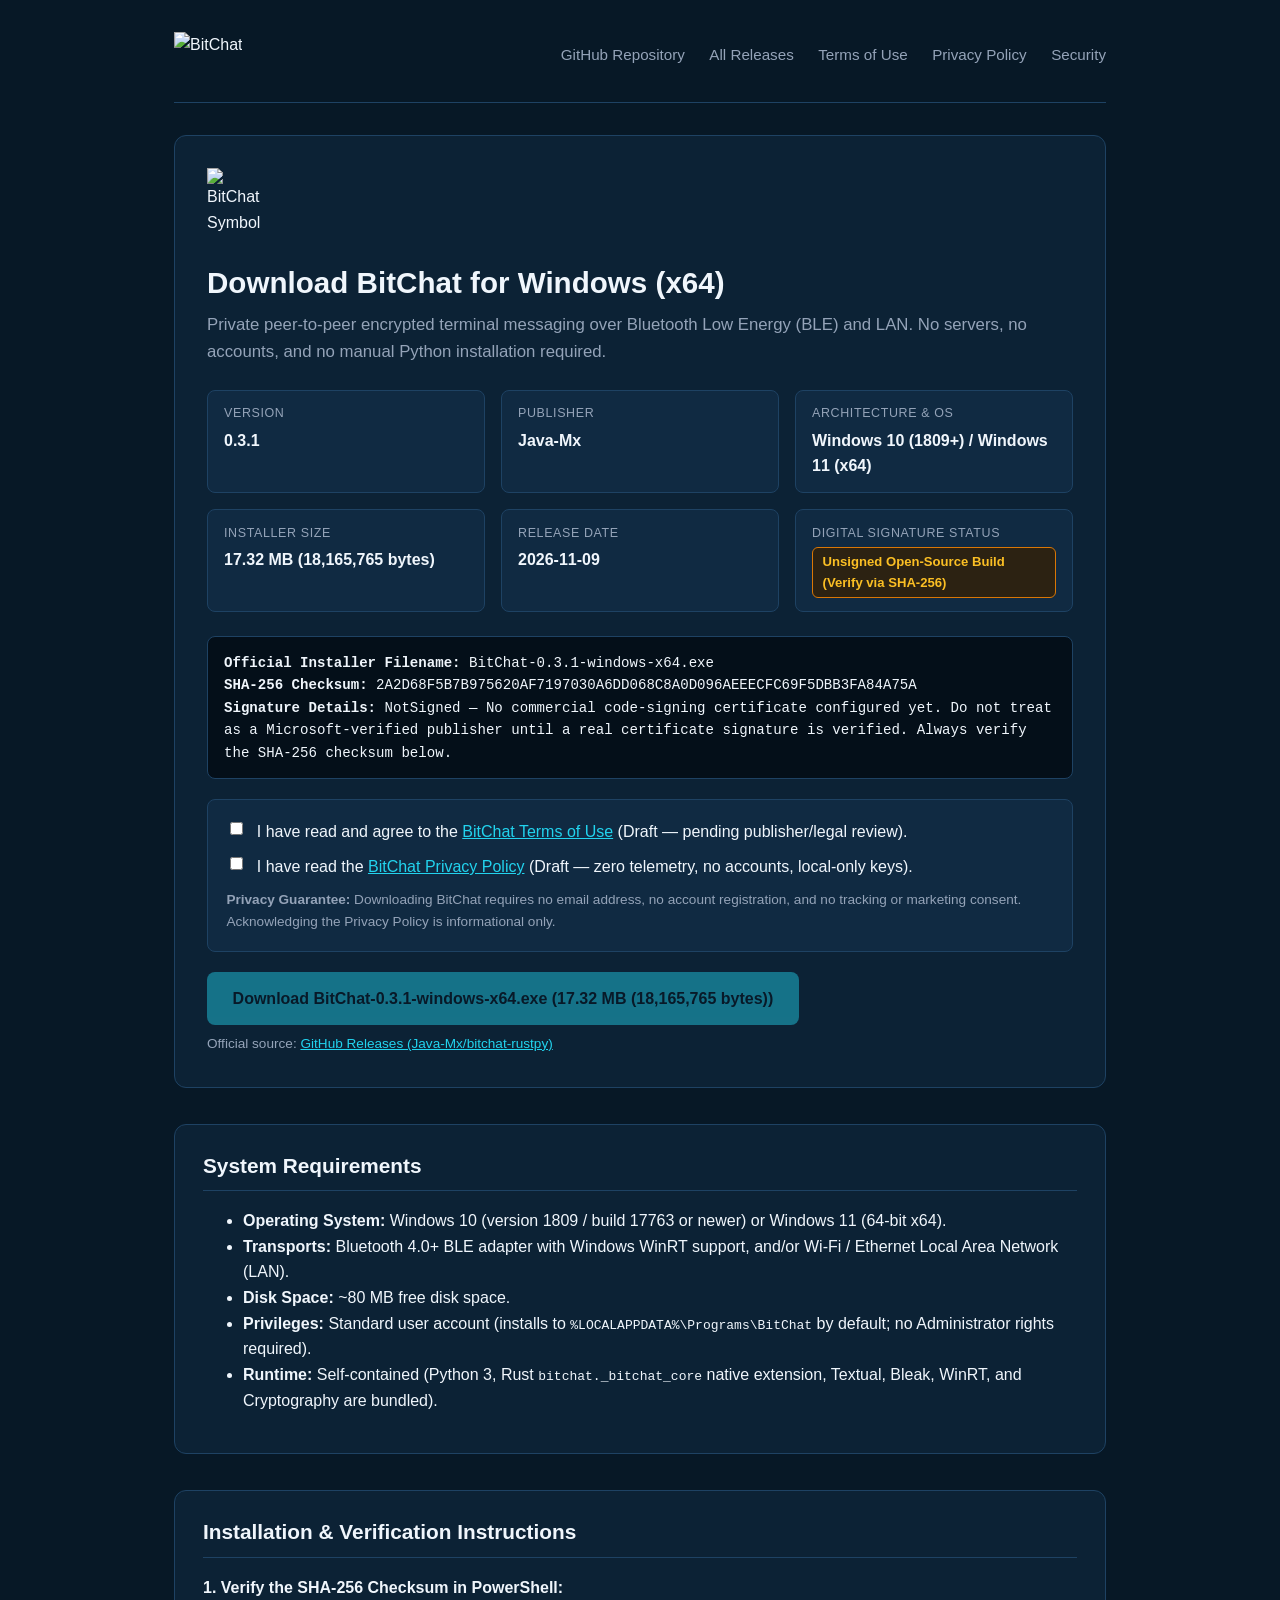
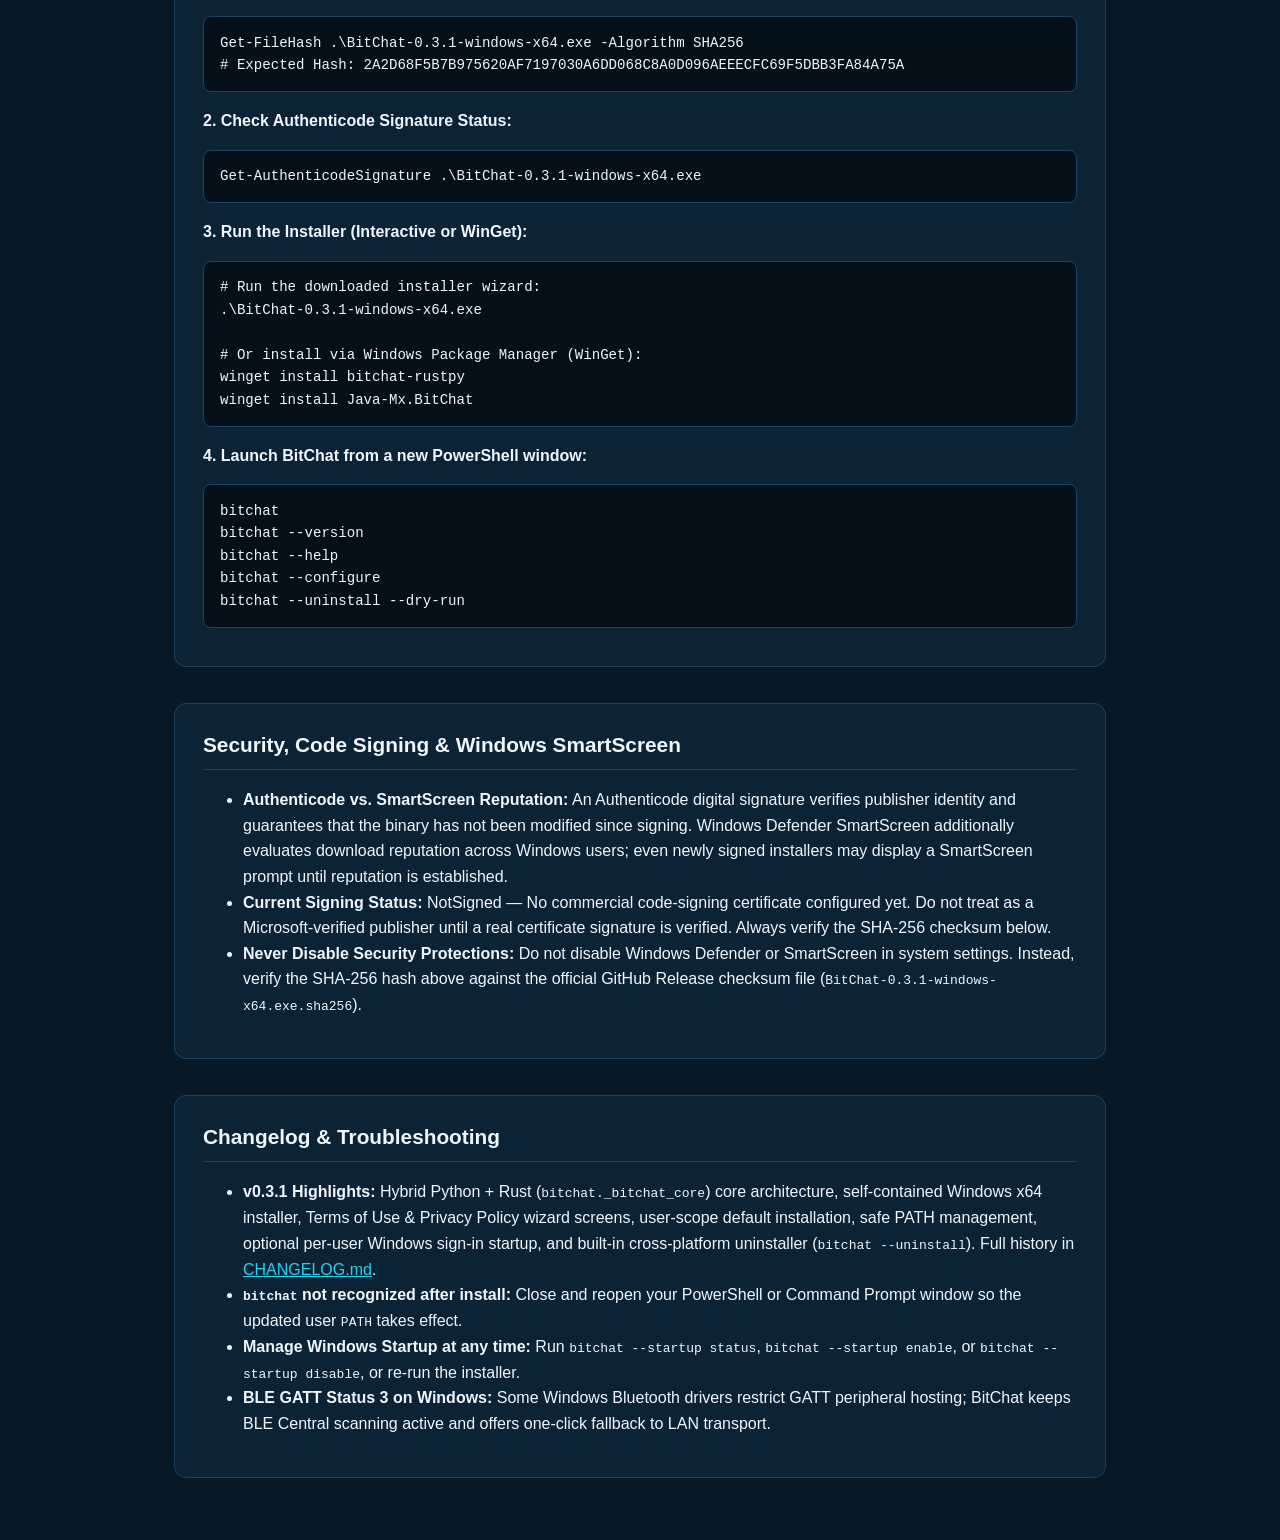
==== docs/download/index.html @ 7d92029a "feat(rebrand): modernize product identity to BitChat RustPy across website, docs, packaging, and Win" ====
<!DOCTYPE html>
<html lang="en">
<head>
  <meta charset="utf-8" />
  <meta name="viewport" content="width=device-width, initial-scale=1.0" />
  <title>Download BitChat 0.3.1 for Windows (x64) — Java-Mx</title>
  <link rel="icon" type="image/svg+xml" href="assets/Bitchat-Icon-Framed.svg" />
  <link rel="alternate icon" type="image/x-icon" href="assets/bitchat.ico" />
  <style>
    :root {
      --bg-primary: #071826;
      --bg-panel: #0c2235;
      --bg-card: #102a42;
      --border: #1e4263;
      --accent: #22d3ee;
      --accent-hover: #67e8f9;
      --text-main: #f0f6fc;
      --text-muted: #94a3b8;
      --warn-bg: #2c2212;
      --warn-border: #d97706;
      --ok-bg: #0f2922;
      --ok-border: #10b981;
    }
    * { box-sizing: border-box; }
    body {
      margin: 0;
      font-family: -apple-system, BlinkMacSystemFont, "Segoe UI", Roboto, sans-serif;
      background-color: var(--bg-primary);
      color: var(--text-main);
      line-height: 1.6;
    }
    .container {
      max-width: 980px;
      margin: 0 auto;
      padding: 2rem 1.5rem 4rem;
    }
    header {
      display: flex;
      align-items: center;
      justify-content: space-between;
      flex-wrap: wrap;
      gap: 1rem;
      padding-bottom: 1.5rem;
      border-bottom: 1px solid var(--border);
    }
    .brand-wordmark {
      height: 46px;
      width: auto;
      display: block;
    }
    .nav-links a {
      color: var(--text-muted);
      text-decoration: none;
      margin-left: 1.25rem;
      font-size: 0.95rem;
    }
    .nav-links a:hover {
      color: var(--accent);
    }
    .hero {
      margin-top: 2rem;
      background: var(--bg-panel);
      border: 1px solid var(--border);
      border-radius: 12px;
      padding: 2rem;
    }
    .hero-top {
      display: flex;
      align-items: center;
      gap: 1.5rem;
      flex-wrap: wrap;
    }
    .hero-symbol {
      width: 64px;
      height: auto;
    }
    h1 {
      margin: 0 0 0.35rem 0;
      font-size: 1.85rem;
    }
    .subtitle {
      margin: 0;
      color: var(--text-muted);
      font-size: 1.05rem;
    }
    .meta-grid {
      display: grid;
      grid-template-columns: repeat(auto-fit, minmax(210px, 1fr));
      gap: 1rem;
      margin: 1.5rem 0;
    }
    .meta-item {
      background: var(--bg-card);
      border: 1px solid var(--border);
      border-radius: 8px;
      padding: 0.85rem 1rem;
    }
    .meta-label {
      font-size: 0.78rem;
      text-transform: uppercase;
      letter-spacing: 0.05em;
      color: var(--text-muted);
    }
    .meta-value {
      font-weight: 600;
      margin-top: 0.2rem;
      word-break: break-word;
    }
    .checksum-box {
      background: #040f19;
      border: 1px solid var(--border);
      border-radius: 8px;
      padding: 0.9rem 1rem;
      font-family: Consolas, "Courier New", monospace;
      font-size: 0.88rem;
      overflow-x: auto;
      margin-bottom: 1.25rem;
    }
    .legal-consent {
      background: var(--bg-card);
      border: 1px solid var(--border);
      border-radius: 8px;
      padding: 1.15rem;
      margin-bottom: 1.25rem;
    }
    .legal-consent label {
      display: flex;
      align-items: flex-start;
      gap: 0.65rem;
      margin-bottom: 0.6rem;
      cursor: pointer;
    }
    .legal-note {
      font-size: 0.85rem;
      color: var(--text-muted);
      margin: 0.5rem 0 0 0;
    }
    .btn-primary {
      display: inline-block;
      background: var(--accent);
      color: #041019;
      font-weight: 700;
      text-decoration: none;
      padding: 0.85rem 1.6rem;
      border-radius: 8px;
      border: none;
      font-size: 1rem;
      cursor: pointer;
    }
    .btn-primary:hover {
      background: var(--accent-hover);
    }
    .btn-primary.disabled {
      opacity: 0.45;
      pointer-events: none;
    }
    .badge {
      display: inline-block;
      padding: 0.2rem 0.6rem;
      border-radius: 6px;
      font-size: 0.82rem;
      font-weight: 600;
    }
    .badge-unsigned {
      background: var(--warn-bg);
      border: 1px solid var(--warn-border);
      color: #fbbf24;
    }
    .badge-verified {
      background: var(--ok-bg);
      border: 1px solid var(--ok-border);
      color: #34d399;
    }
    section {
      margin-top: 2.25rem;
      background: var(--bg-panel);
      border: 1px solid var(--border);
      border-radius: 12px;
      padding: 1.5rem 1.75rem;
    }
    h2 {
      margin-top: 0;
      font-size: 1.3rem;
      border-bottom: 1px solid var(--border);
      padding-bottom: 0.5rem;
    }
    pre {
      background: #040f19;
      border: 1px solid var(--border);
      border-radius: 8px;
      padding: 0.9rem 1rem;
      overflow-x: auto;
      font-family: Consolas, "Courier New", monospace;
      font-size: 0.88rem;
    }
    a { color: var(--accent); }
  </style>
</head>
<body>
  <div class="container">
    <header>
      <img src="assets/bitchat-wordmark-dark.png" alt="BitChat" class="brand-wordmark" />
      <nav class="nav-links">
        <a href="https://github.com/Java-Mx/bitchat-rustpy">GitHub Repository</a>
        <a href="https://github.com/Java-Mx/bitchat-rustpy/releases">All Releases</a>
        <a href="https://github.com/Java-Mx/bitchat-rustpy/blob/main/TERMS_OF_USE.md">Terms of Use</a>
        <a href="https://github.com/Java-Mx/bitchat-rustpy/blob/main/PRIVACY_POLICY.md">Privacy Policy</a>
        <a href="https://github.com/Java-Mx/bitchat-rustpy/blob/main/SECURITY.md">Security</a>
      </nav>
    </header>

    <div class="hero">
      <div class="hero-top">
        <img src="assets/bitchat-symbol-dark.png" alt="BitChat Symbol" class="hero-symbol" />
        <div>
          <h1>Download BitChat for Windows (x64)</h1>
          <p class="subtitle">
            Private peer-to-peer encrypted terminal messaging over Bluetooth Low Energy (BLE) and LAN.
            No servers, no accounts, and no manual Python installation required.
          </p>
        </div>
      </div>

      <div class="meta-grid">
        <div class="meta-item">
          <div class="meta-label">Version</div>
          <div class="meta-value">0.3.1</div>
        </div>
        <div class="meta-item">
          <div class="meta-label">Publisher</div>
          <div class="meta-value">Java-Mx</div>
        </div>
        <div class="meta-item">
          <div class="meta-label">Architecture &amp; OS</div>
          <div class="meta-value">Windows 10 (1809+) / Windows 11 (x64)</div>
        </div>
        <div class="meta-item">
          <div class="meta-label">Installer Size</div>
          <div class="meta-value">17.32 MB (18,165,765 bytes)</div>
        </div>
        <div class="meta-item">
          <div class="meta-label">Release Date</div>
          <div class="meta-value">2026-11-09</div>
        </div>
        <div class="meta-item">
          <div class="meta-label">Digital Signature Status</div>
          <div class="meta-value"><span class="badge badge-unsigned">Unsigned Open-Source Build (Verify via SHA-256)</span></div>
        </div>
      </div>

      <div class="checksum-box">
        <strong>Official Installer Filename:</strong> BitChat-0.3.1-windows-x64.exe<br />
        <strong>SHA-256 Checksum:</strong> 2A2D68F5B7B975620AF7197030A6DD068C8A0D096AEEECFC69F5DBB3FA84A75A<br />
        <strong>Signature Details:</strong> NotSigned — No commercial code-signing certificate configured yet. Do not treat as a Microsoft-verified publisher until a real certificate signature is verified. Always verify the SHA-256 checksum below.
      </div>

      <div class="legal-consent">
        <label>
          <input type="checkbox" id="accept-terms" />
          <span>
            I have read and agree to the
            <a href="https://github.com/Java-Mx/bitchat-rustpy/blob/main/TERMS_OF_USE.md" target="_blank" rel="noopener noreferrer">BitChat Terms of Use</a>
            (Draft — pending publisher/legal review).
          </span>
        </label>
        <label>
          <input type="checkbox" id="ack-privacy" />
          <span>
            I have read the
            <a href="https://github.com/Java-Mx/bitchat-rustpy/blob/main/PRIVACY_POLICY.md" target="_blank" rel="noopener noreferrer">BitChat Privacy Policy</a>
            (Draft — zero telemetry, no accounts, local-only keys).
          </span>
        </label>
        <p class="legal-note">
          <strong>Privacy Guarantee:</strong> Downloading BitChat requires no email address, no account registration,
          and no tracking or marketing consent. Acknowledging the Privacy Policy is informational only.
        </p>
      </div>

      <div>
        <a id="download-btn" class="btn-primary" href="https://github.com/Java-Mx/bitchat-rustpy/releases/download/v0.3.1/BitChat-0.3.1-windows-x64.exe">
          Download BitChat-0.3.1-windows-x64.exe (17.32 MB (18,165,765 bytes))
        </a>
        <p class="legal-note">
          Official source: <a href="https://github.com/Java-Mx/bitchat-rustpy/releases">GitHub Releases (Java-Mx/bitchat-rustpy)</a>
        </p>
      </div>
    </div>

    <section>
      <h2>System Requirements</h2>
      <ul>
        <li><strong>Operating System:</strong> Windows 10 (version 1809 / build 17763 or newer) or Windows 11 (64-bit x64).</li>
        <li><strong>Transports:</strong> Bluetooth 4.0+ BLE adapter with Windows WinRT support, and/or Wi-Fi / Ethernet Local Area Network (LAN).</li>
        <li><strong>Disk Space:</strong> ~80 MB free disk space.</li>
        <li><strong>Privileges:</strong> Standard user account (installs to <code>%LOCALAPPDATA%\Programs\BitChat</code> by default; no Administrator rights required).</li>
        <li><strong>Runtime:</strong> Self-contained (Python 3, Rust <code>bitchat._bitchat_core</code> native extension, Textual, Bleak, WinRT, and Cryptography are bundled).</li>
      </ul>
    </section>

    <section>
      <h2>Installation &amp; Verification Instructions</h2>
      <p><strong>1. Verify the SHA-256 Checksum in PowerShell:</strong></p>
      <pre>Get-FileHash .\BitChat-0.3.1-windows-x64.exe -Algorithm SHA256
# Expected Hash: 2A2D68F5B7B975620AF7197030A6DD068C8A0D096AEEECFC69F5DBB3FA84A75A</pre>
      <p><strong>2. Check Authenticode Signature Status:</strong></p>
      <pre>Get-AuthenticodeSignature .\BitChat-0.3.1-windows-x64.exe</pre>
      <p><strong>3. Run the Installer (Interactive or WinGet):</strong></p>
      <pre># Run the downloaded installer wizard:
.\BitChat-0.3.1-windows-x64.exe

# Or install via Windows Package Manager (WinGet):
winget install bitchat-rustpy
winget install Java-Mx.BitChat</pre>
      <p><strong>4. Launch BitChat from a new PowerShell window:</strong></p>
      <pre>bitchat
bitchat --version
bitchat --help
bitchat --configure
bitchat --uninstall --dry-run</pre>
    </section>

    <section>
      <h2>Security, Code Signing &amp; Windows SmartScreen</h2>
      <ul>
        <li><strong>Authenticode vs. SmartScreen Reputation:</strong> An Authenticode digital signature verifies publisher identity and guarantees that the binary has not been modified since signing. Windows Defender SmartScreen additionally evaluates download reputation across Windows users; even newly signed installers may display a SmartScreen prompt until reputation is established.</li>
        <li><strong>Current Signing Status:</strong> NotSigned — No commercial code-signing certificate configured yet. Do not treat as a Microsoft-verified publisher until a real certificate signature is verified. Always verify the SHA-256 checksum below.</li>
        <li><strong>Never Disable Security Protections:</strong> Do not disable Windows Defender or SmartScreen in system settings. Instead, verify the SHA-256 hash above against the official GitHub Release checksum file (<code>BitChat-0.3.1-windows-x64.exe.sha256</code>).</li>
      </ul>
    </section>

    <section>
      <h2>Changelog &amp; Troubleshooting</h2>
      <ul>
        <li><strong>v0.3.1 Highlights:</strong> Hybrid Python + Rust (<code>bitchat._bitchat_core</code>) core architecture, self-contained Windows x64 installer, Terms of Use &amp; Privacy Policy wizard screens, user-scope default installation, safe PATH management, optional per-user Windows sign-in startup, and built-in cross-platform uninstaller (<code>bitchat --uninstall</code>). Full history in <a href="https://github.com/Java-Mx/bitchat-rustpy/blob/main/CHANGELOG.md">CHANGELOG.md</a>.</li>
        <li><strong><code>bitchat</code> not recognized after install:</strong> Close and reopen your PowerShell or Command Prompt window so the updated user <code>PATH</code> takes effect.</li>
        <li><strong>Manage Windows Startup at any time:</strong> Run <code>bitchat --startup status</code>, <code>bitchat --startup enable</code>, or <code>bitchat --startup disable</code>, or re-run the installer.</li>
        <li><strong>BLE GATT Status 3 on Windows:</strong> Some Windows Bluetooth drivers restrict GATT peripheral hosting; BitChat keeps BLE Central scanning active and offers one-click fallback to LAN transport.</li>
      </ul>
    </section>
  </div>

  <script>
    (function () {
      var terms = document.getElementById('accept-terms');
      var privacy = document.getElementById('ack-privacy');
      var btn = document.getElementById('download-btn');
      if (!terms || !privacy || !btn) return;
      function syncState() {
        if (terms.checked && privacy.checked) {
          btn.classList.remove('disabled');
          btn.removeAttribute('aria-disabled');
        } else {
          btn.classList.add('disabled');
          btn.setAttribute('aria-disabled', 'true');
        }
      }
      terms.addEventListener('change', syncState);
      privacy.addEventListener('change', syncState);
      syncState();
    })();
  </script>
</body>
</html>
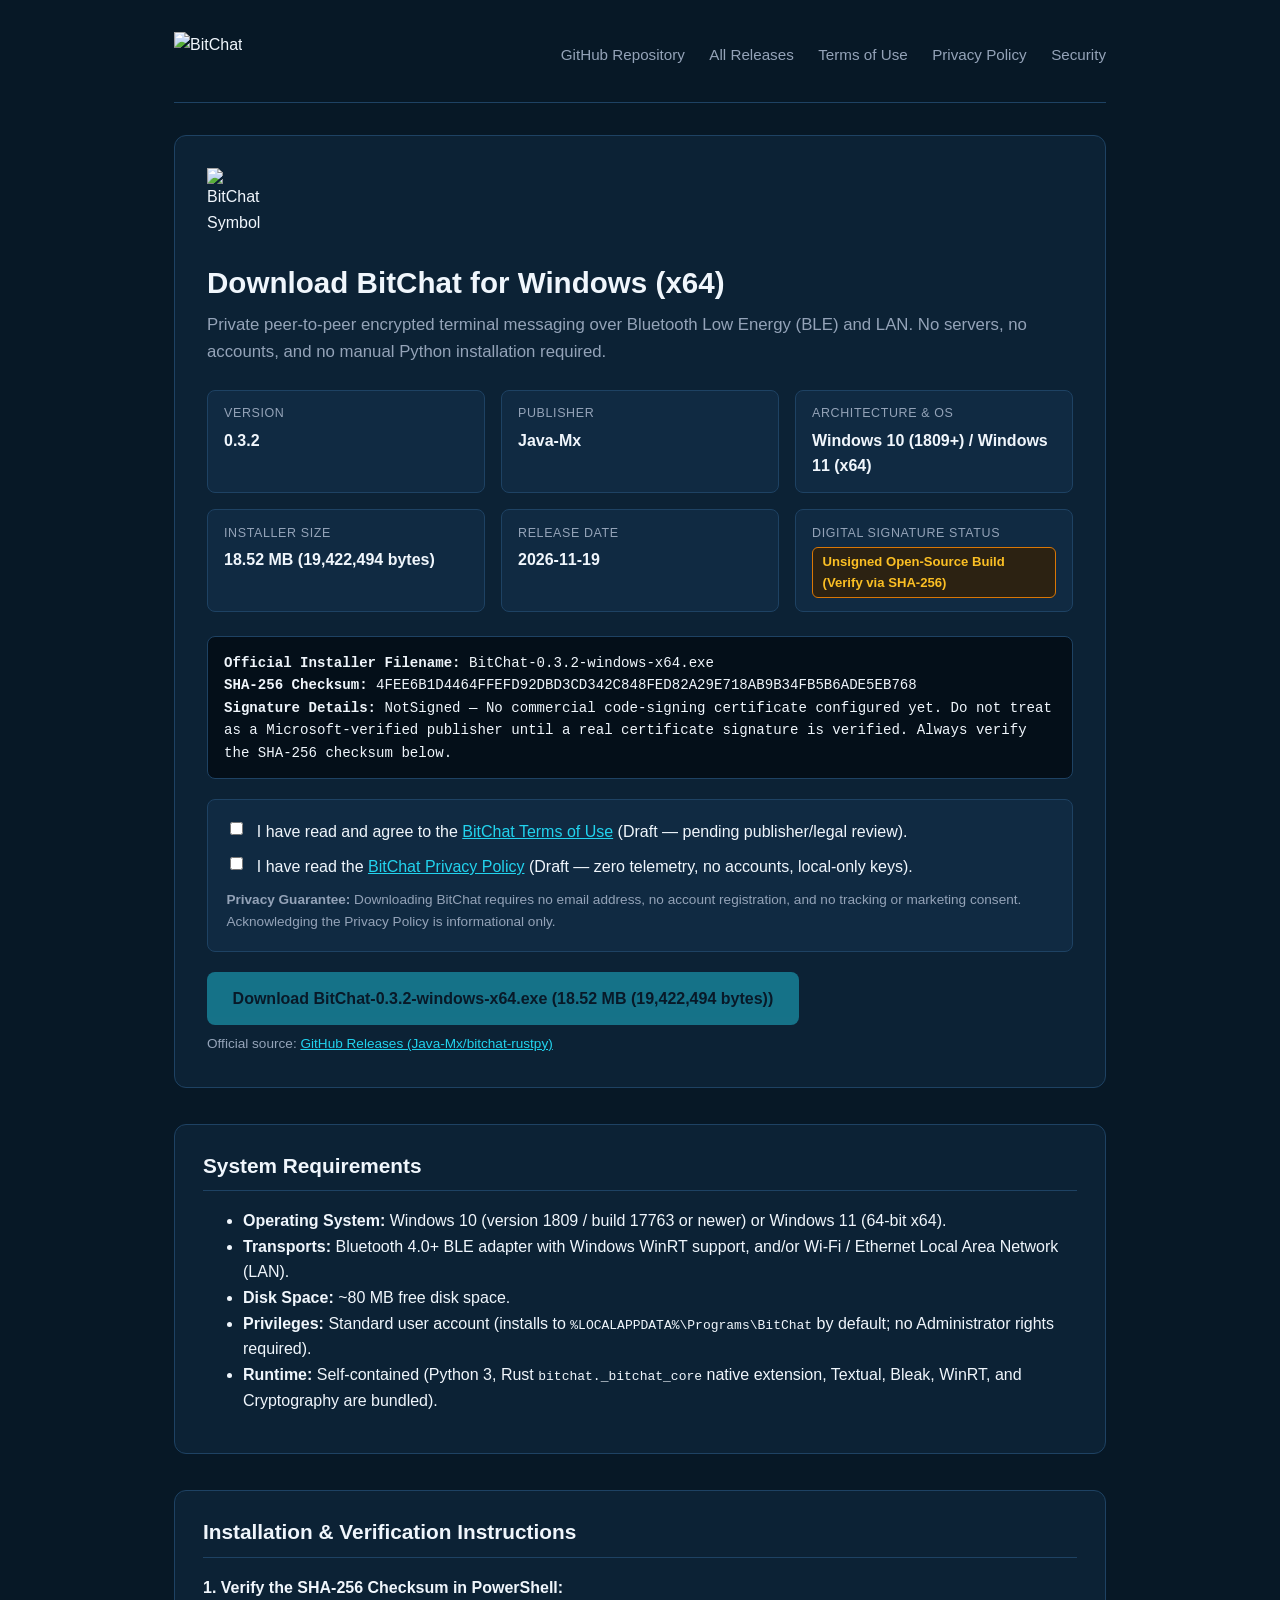
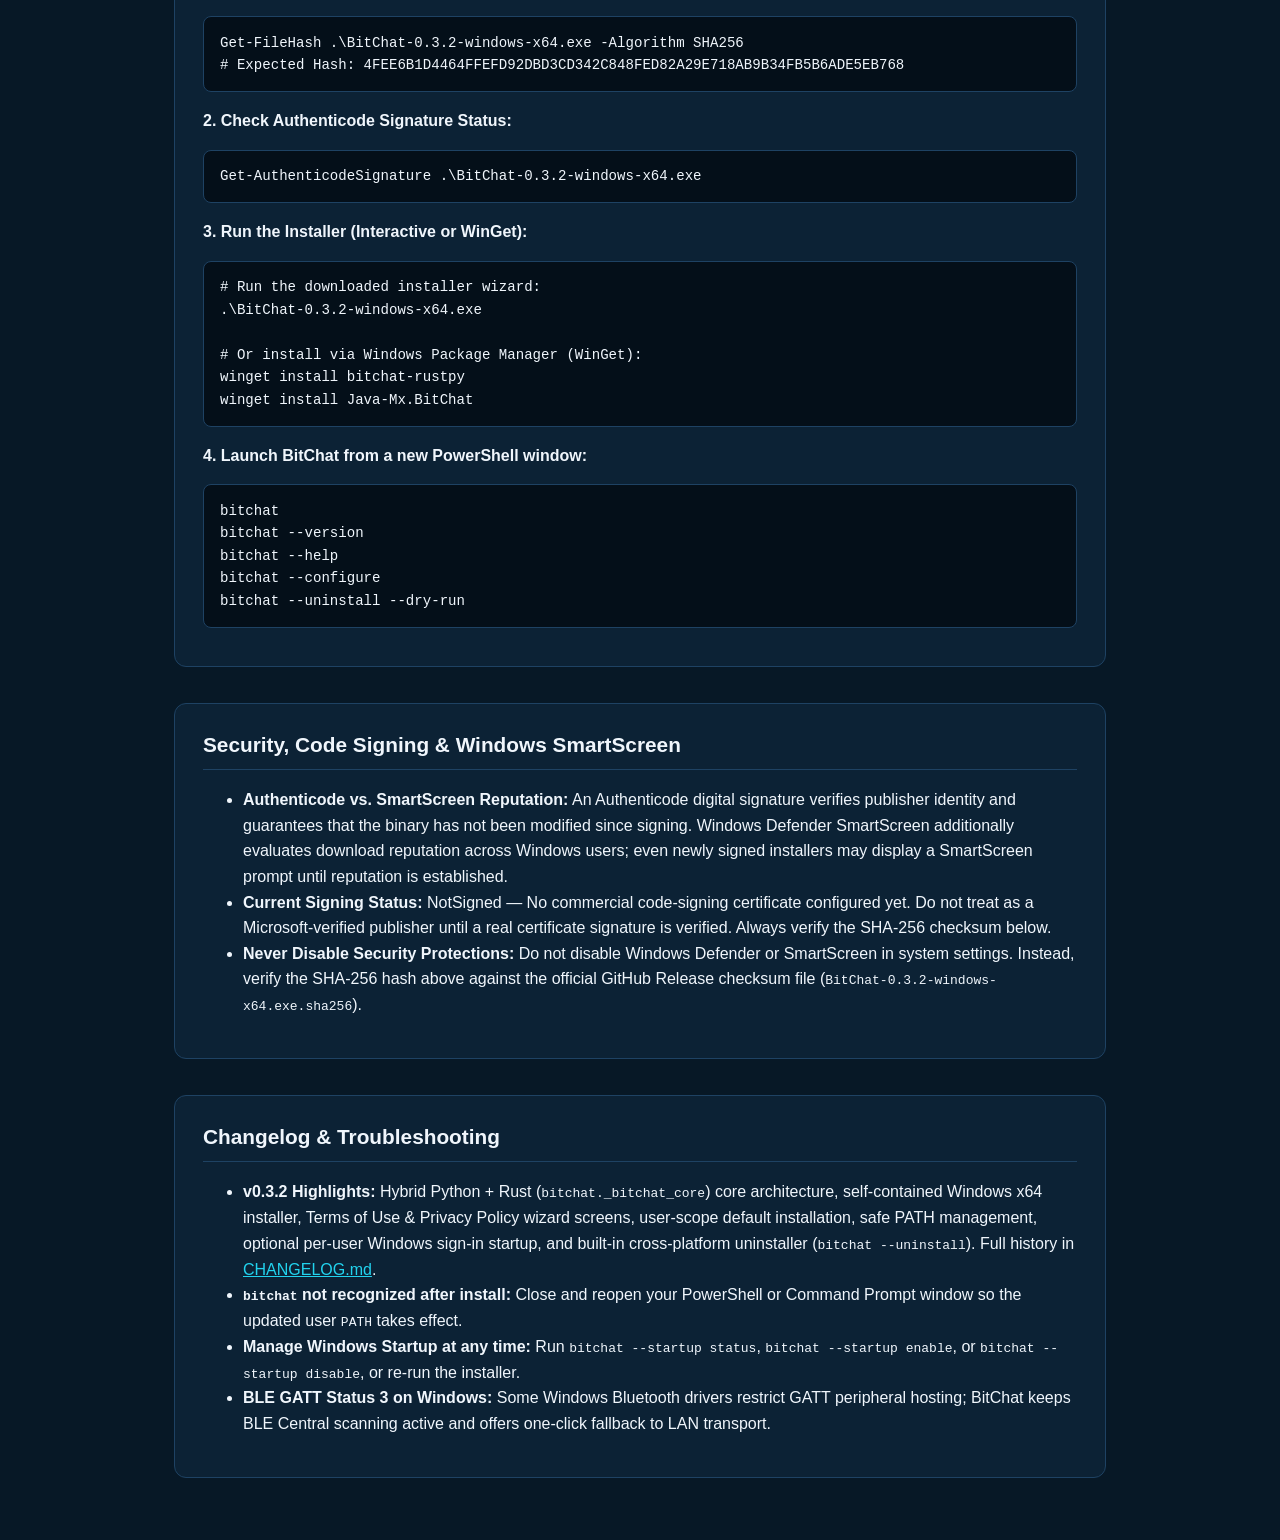
==== commit 9d0b1d68: "feat(release): finalize native Rust Phase 2, synchronize docs, and publish v0.3.2 - Implement Phase " ====
--- a/docs/download/index.html
+++ b/docs/download/index.html
@@ -3,7 +3,7 @@
 <head>
   <meta charset="utf-8" />
   <meta name="viewport" content="width=device-width, initial-scale=1.0" />
-  <title>Download BitChat 0.3.1 for Windows (x64) — Java-Mx</title>
+  <title>Download BitChat 0.3.2 for Windows (x64) — Java-Mx</title>
   <link rel="icon" type="image/svg+xml" href="assets/Bitchat-Icon-Framed.svg" />
   <link rel="alternate icon" type="image/x-icon" href="assets/bitchat.ico" />
   <style>
@@ -224,7 +224,7 @@
       <div class="meta-grid">
         <div class="meta-item">
           <div class="meta-label">Version</div>
-          <div class="meta-value">0.3.1</div>
+          <div class="meta-value">0.3.2</div>
         </div>
         <div class="meta-item">
           <div class="meta-label">Publisher</div>
@@ -236,11 +236,11 @@
         </div>
         <div class="meta-item">
           <div class="meta-label">Installer Size</div>
-          <div class="meta-value">17.32 MB (18,165,765 bytes)</div>
+          <div class="meta-value">18.52 MB (19,422,494 bytes)</div>
         </div>
         <div class="meta-item">
           <div class="meta-label">Release Date</div>
-          <div class="meta-value">2026-11-09</div>
+          <div class="meta-value">2026-11-19</div>
         </div>
         <div class="meta-item">
           <div class="meta-label">Digital Signature Status</div>
@@ -249,8 +249,8 @@
       </div>
 
       <div class="checksum-box">
-        <strong>Official Installer Filename:</strong> BitChat-0.3.1-windows-x64.exe<br />
-        <strong>SHA-256 Checksum:</strong> 2A2D68F5B7B975620AF7197030A6DD068C8A0D096AEEECFC69F5DBB3FA84A75A<br />
+        <strong>Official Installer Filename:</strong> BitChat-0.3.2-windows-x64.exe<br />
+        <strong>SHA-256 Checksum:</strong> 4FEE6B1D4464FFEFD92DBD3CD342C848FED82A29E718AB9B34FB5B6ADE5EB768<br />
         <strong>Signature Details:</strong> NotSigned — No commercial code-signing certificate configured yet. Do not treat as a Microsoft-verified publisher until a real certificate signature is verified. Always verify the SHA-256 checksum below.
       </div>
 
@@ -278,8 +278,8 @@
       </div>
 
       <div>
-        <a id="download-btn" class="btn-primary" href="https://github.com/Java-Mx/bitchat-rustpy/releases/download/v0.3.1/BitChat-0.3.1-windows-x64.exe">
-          Download BitChat-0.3.1-windows-x64.exe (17.32 MB (18,165,765 bytes))
+        <a id="download-btn" class="btn-primary" href="https://github.com/Java-Mx/bitchat-rustpy/releases/download/v0.3.2/BitChat-0.3.2-windows-x64.exe">
+          Download BitChat-0.3.2-windows-x64.exe (18.52 MB (19,422,494 bytes))
         </a>
         <p class="legal-note">
           Official source: <a href="https://github.com/Java-Mx/bitchat-rustpy/releases">GitHub Releases (Java-Mx/bitchat-rustpy)</a>
@@ -301,13 +301,13 @@
     <section>
       <h2>Installation &amp; Verification Instructions</h2>
       <p><strong>1. Verify the SHA-256 Checksum in PowerShell:</strong></p>
-      <pre>Get-FileHash .\BitChat-0.3.1-windows-x64.exe -Algorithm SHA256
-# Expected Hash: 2A2D68F5B7B975620AF7197030A6DD068C8A0D096AEEECFC69F5DBB3FA84A75A</pre>
+      <pre>Get-FileHash .\BitChat-0.3.2-windows-x64.exe -Algorithm SHA256
+# Expected Hash: 4FEE6B1D4464FFEFD92DBD3CD342C848FED82A29E718AB9B34FB5B6ADE5EB768</pre>
       <p><strong>2. Check Authenticode Signature Status:</strong></p>
-      <pre>Get-AuthenticodeSignature .\BitChat-0.3.1-windows-x64.exe</pre>
+      <pre>Get-AuthenticodeSignature .\BitChat-0.3.2-windows-x64.exe</pre>
       <p><strong>3. Run the Installer (Interactive or WinGet):</strong></p>
       <pre># Run the downloaded installer wizard:
-.\BitChat-0.3.1-windows-x64.exe
+.\BitChat-0.3.2-windows-x64.exe
 
 # Or install via Windows Package Manager (WinGet):
 winget install bitchat-rustpy
@@ -325,14 +325,14 @@
       <ul>
         <li><strong>Authenticode vs. SmartScreen Reputation:</strong> An Authenticode digital signature verifies publisher identity and guarantees that the binary has not been modified since signing. Windows Defender SmartScreen additionally evaluates download reputation across Windows users; even newly signed installers may display a SmartScreen prompt until reputation is established.</li>
         <li><strong>Current Signing Status:</strong> NotSigned — No commercial code-signing certificate configured yet. Do not treat as a Microsoft-verified publisher until a real certificate signature is verified. Always verify the SHA-256 checksum below.</li>
-        <li><strong>Never Disable Security Protections:</strong> Do not disable Windows Defender or SmartScreen in system settings. Instead, verify the SHA-256 hash above against the official GitHub Release checksum file (<code>BitChat-0.3.1-windows-x64.exe.sha256</code>).</li>
+        <li><strong>Never Disable Security Protections:</strong> Do not disable Windows Defender or SmartScreen in system settings. Instead, verify the SHA-256 hash above against the official GitHub Release checksum file (<code>BitChat-0.3.2-windows-x64.exe.sha256</code>).</li>
       </ul>
     </section>
 
     <section>
       <h2>Changelog &amp; Troubleshooting</h2>
       <ul>
-        <li><strong>v0.3.1 Highlights:</strong> Hybrid Python + Rust (<code>bitchat._bitchat_core</code>) core architecture, self-contained Windows x64 installer, Terms of Use &amp; Privacy Policy wizard screens, user-scope default installation, safe PATH management, optional per-user Windows sign-in startup, and built-in cross-platform uninstaller (<code>bitchat --uninstall</code>). Full history in <a href="https://github.com/Java-Mx/bitchat-rustpy/blob/main/CHANGELOG.md">CHANGELOG.md</a>.</li>
+        <li><strong>v0.3.2 Highlights:</strong> Hybrid Python + Rust (<code>bitchat._bitchat_core</code>) core architecture, self-contained Windows x64 installer, Terms of Use &amp; Privacy Policy wizard screens, user-scope default installation, safe PATH management, optional per-user Windows sign-in startup, and built-in cross-platform uninstaller (<code>bitchat --uninstall</code>). Full history in <a href="https://github.com/Java-Mx/bitchat-rustpy/blob/main/CHANGELOG.md">CHANGELOG.md</a>.</li>
         <li><strong><code>bitchat</code> not recognized after install:</strong> Close and reopen your PowerShell or Command Prompt window so the updated user <code>PATH</code> takes effect.</li>
         <li><strong>Manage Windows Startup at any time:</strong> Run <code>bitchat --startup status</code>, <code>bitchat --startup enable</code>, or <code>bitchat --startup disable</code>, or re-run the installer.</li>
         <li><strong>BLE GATT Status 3 on Windows:</strong> Some Windows Bluetooth drivers restrict GATT peripheral hosting; BitChat keeps BLE Central scanning active and offers one-click fallback to LAN transport.</li>
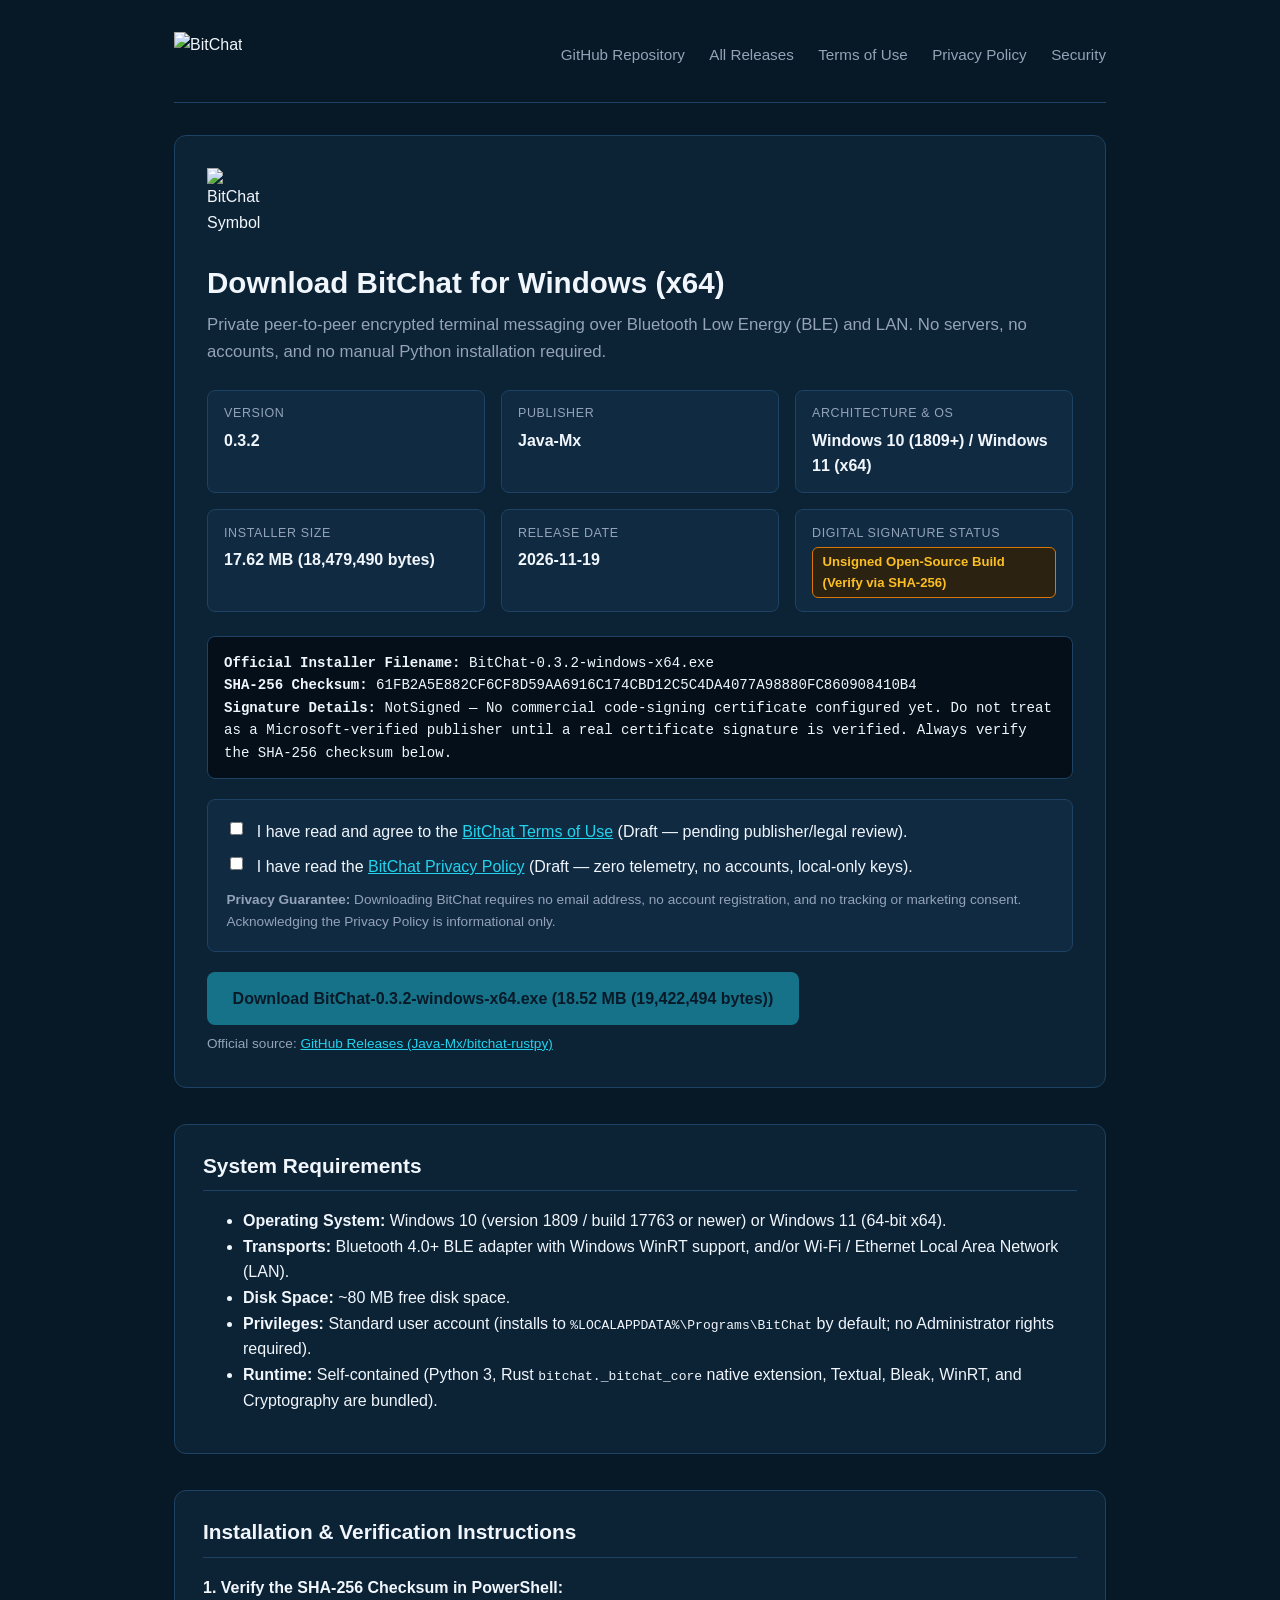
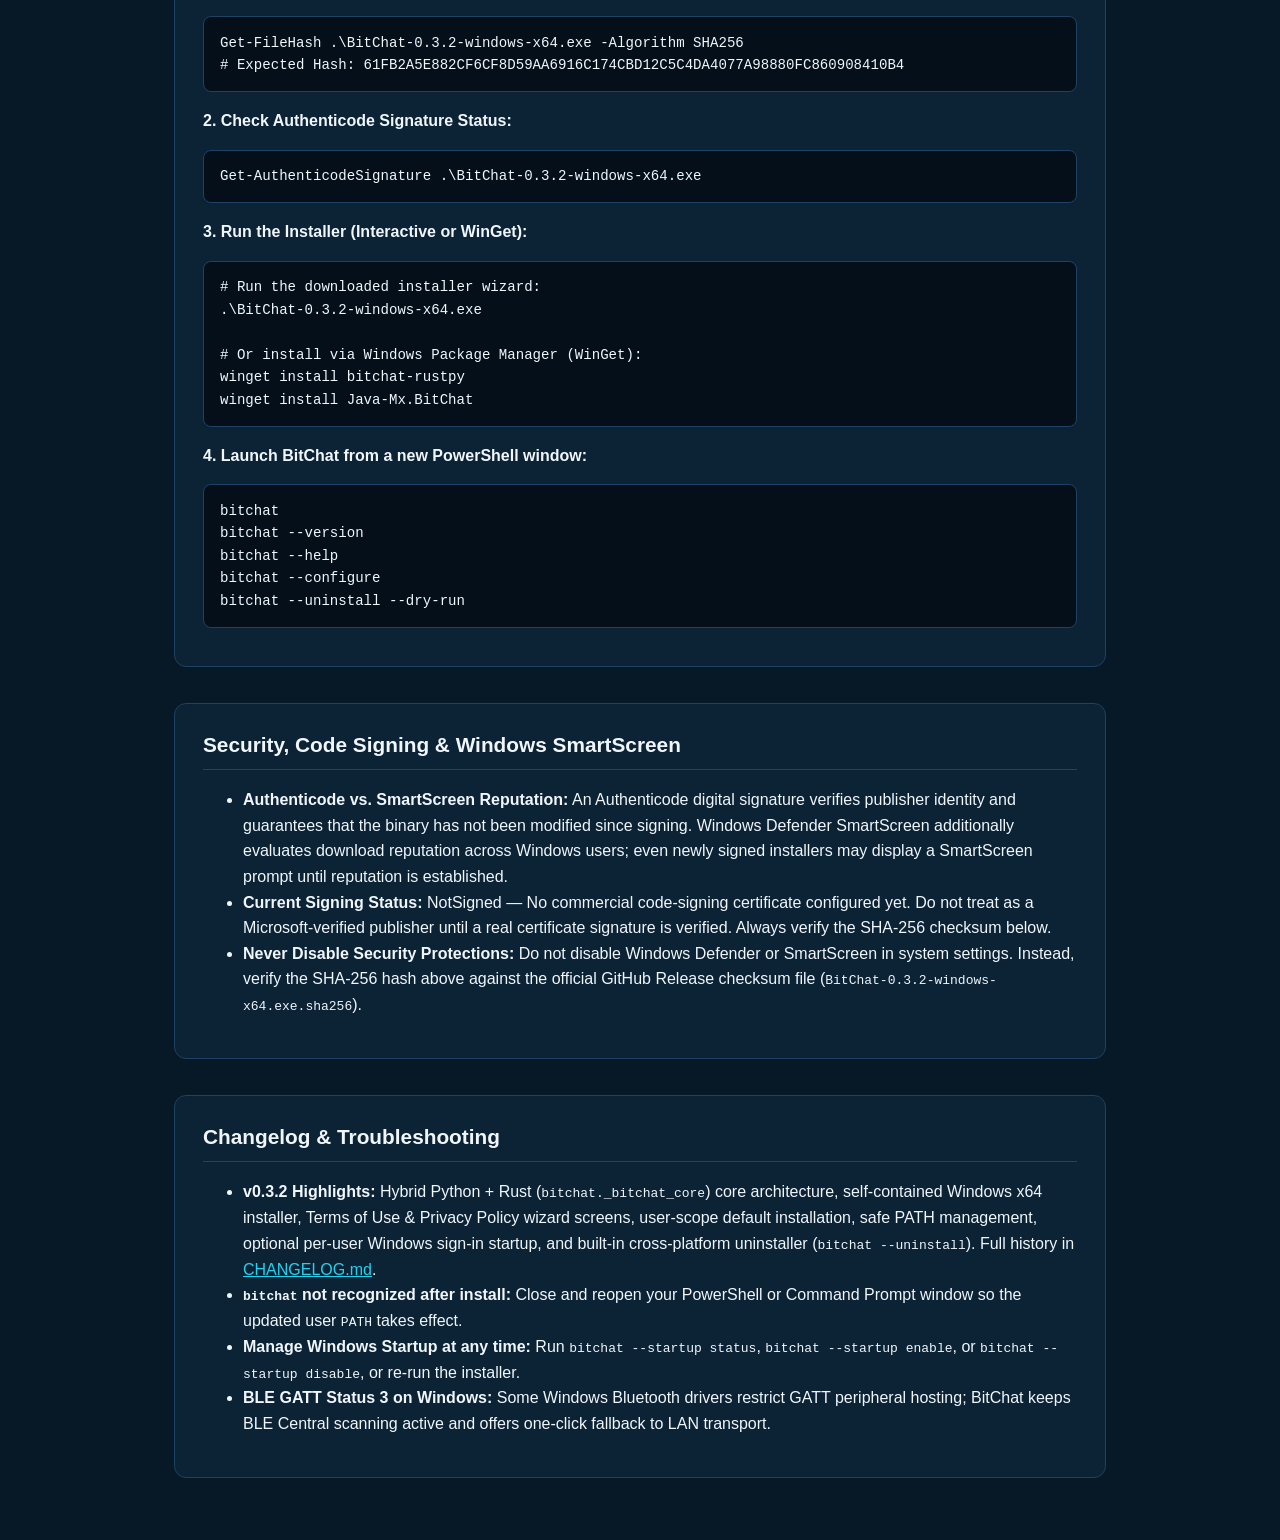
==== commit c24c7d66: "docs(release): synchronize verified v0.3.2 release hashes across manifests, download portal, and web" ====
--- a/docs/download/index.html
+++ b/docs/download/index.html
@@ -236,7 +236,7 @@
         </div>
         <div class="meta-item">
           <div class="meta-label">Installer Size</div>
-          <div class="meta-value">18.52 MB (19,422,494 bytes)</div>
+          <div class="meta-value">17.62 MB (18,479,490 bytes)</div>
         </div>
         <div class="meta-item">
           <div class="meta-label">Release Date</div>
@@ -250,7 +250,7 @@
 
       <div class="checksum-box">
         <strong>Official Installer Filename:</strong> BitChat-0.3.2-windows-x64.exe<br />
-        <strong>SHA-256 Checksum:</strong> 4FEE6B1D4464FFEFD92DBD3CD342C848FED82A29E718AB9B34FB5B6ADE5EB768<br />
+        <strong>SHA-256 Checksum:</strong> 61FB2A5E882CF6CF8D59AA6916C174CBD12C5C4DA4077A98880FC860908410B4<br />
         <strong>Signature Details:</strong> NotSigned — No commercial code-signing certificate configured yet. Do not treat as a Microsoft-verified publisher until a real certificate signature is verified. Always verify the SHA-256 checksum below.
       </div>
 
@@ -302,7 +302,7 @@
       <h2>Installation &amp; Verification Instructions</h2>
       <p><strong>1. Verify the SHA-256 Checksum in PowerShell:</strong></p>
       <pre>Get-FileHash .\BitChat-0.3.2-windows-x64.exe -Algorithm SHA256
-# Expected Hash: 4FEE6B1D4464FFEFD92DBD3CD342C848FED82A29E718AB9B34FB5B6ADE5EB768</pre>
+# Expected Hash: 61FB2A5E882CF6CF8D59AA6916C174CBD12C5C4DA4077A98880FC860908410B4</pre>
       <p><strong>2. Check Authenticode Signature Status:</strong></p>
       <pre>Get-AuthenticodeSignature .\BitChat-0.3.2-windows-x64.exe</pre>
       <p><strong>3. Run the Installer (Interactive or WinGet):</strong></p>
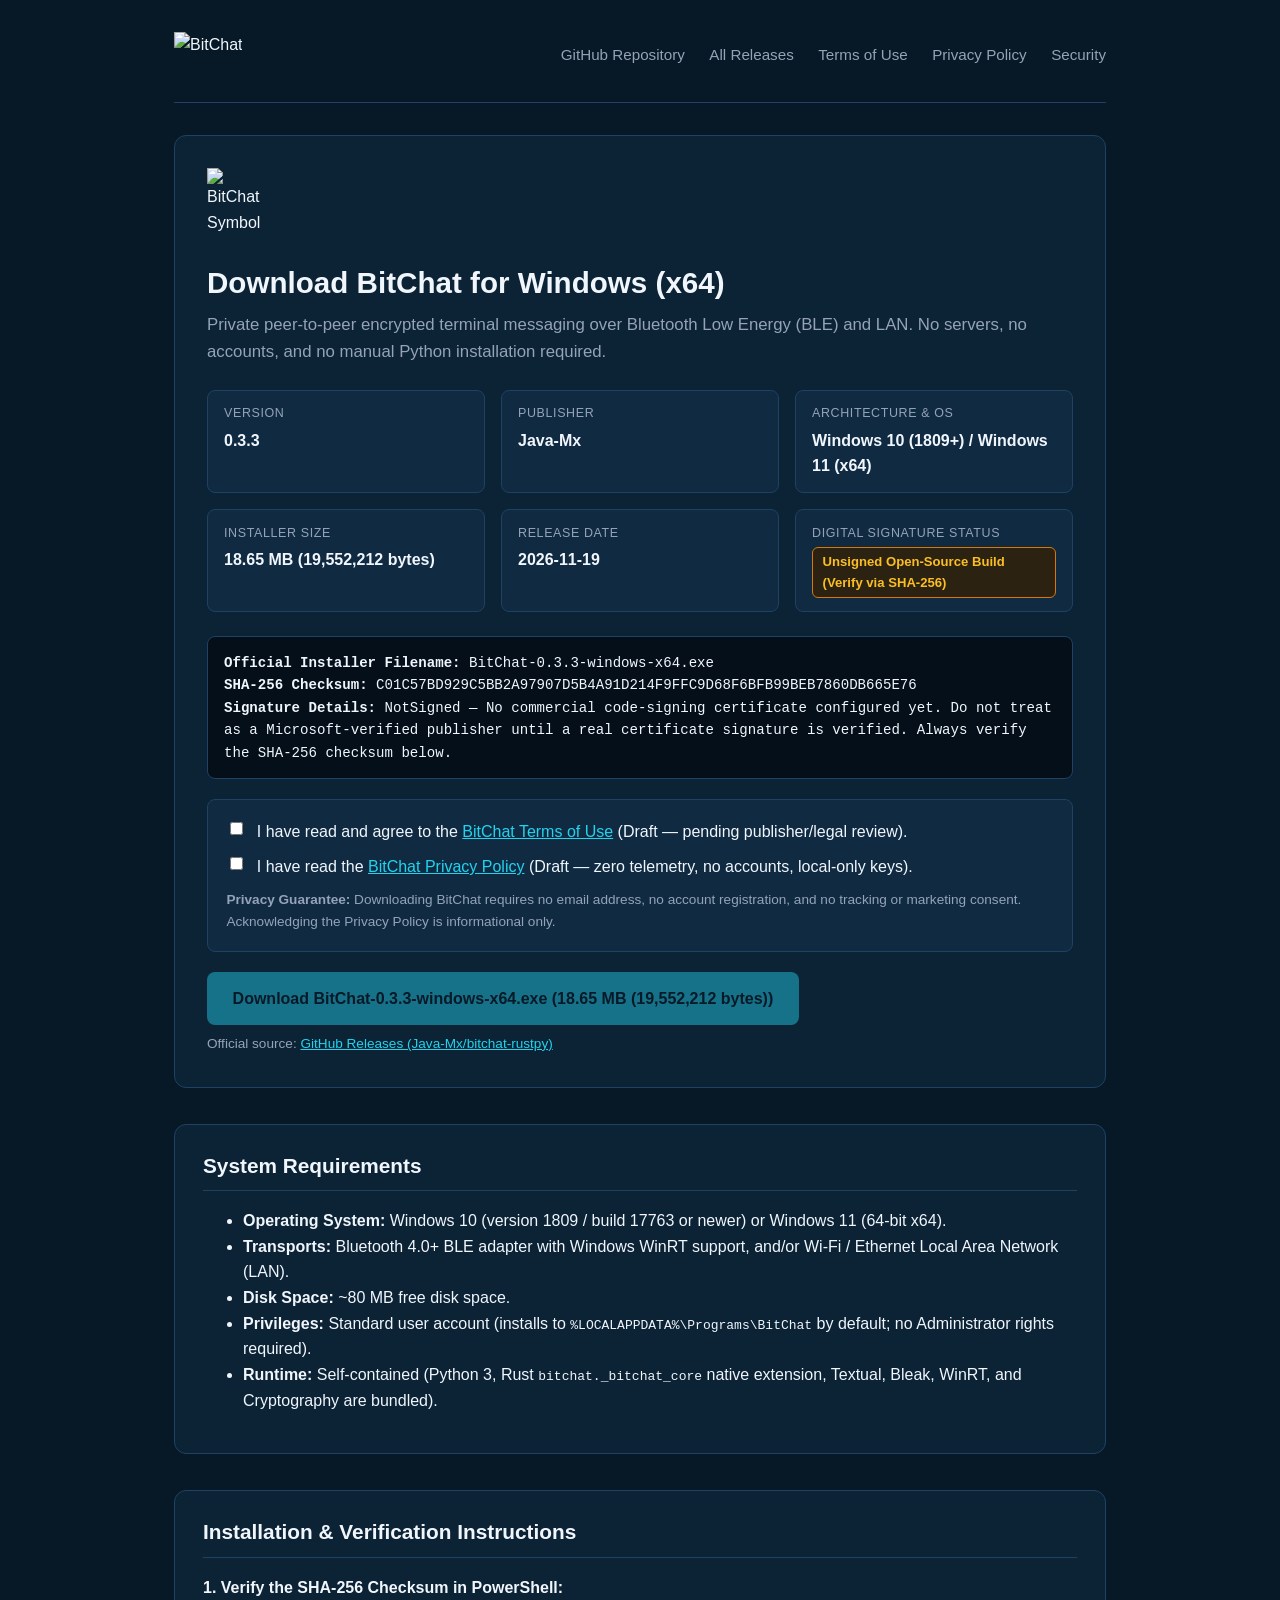
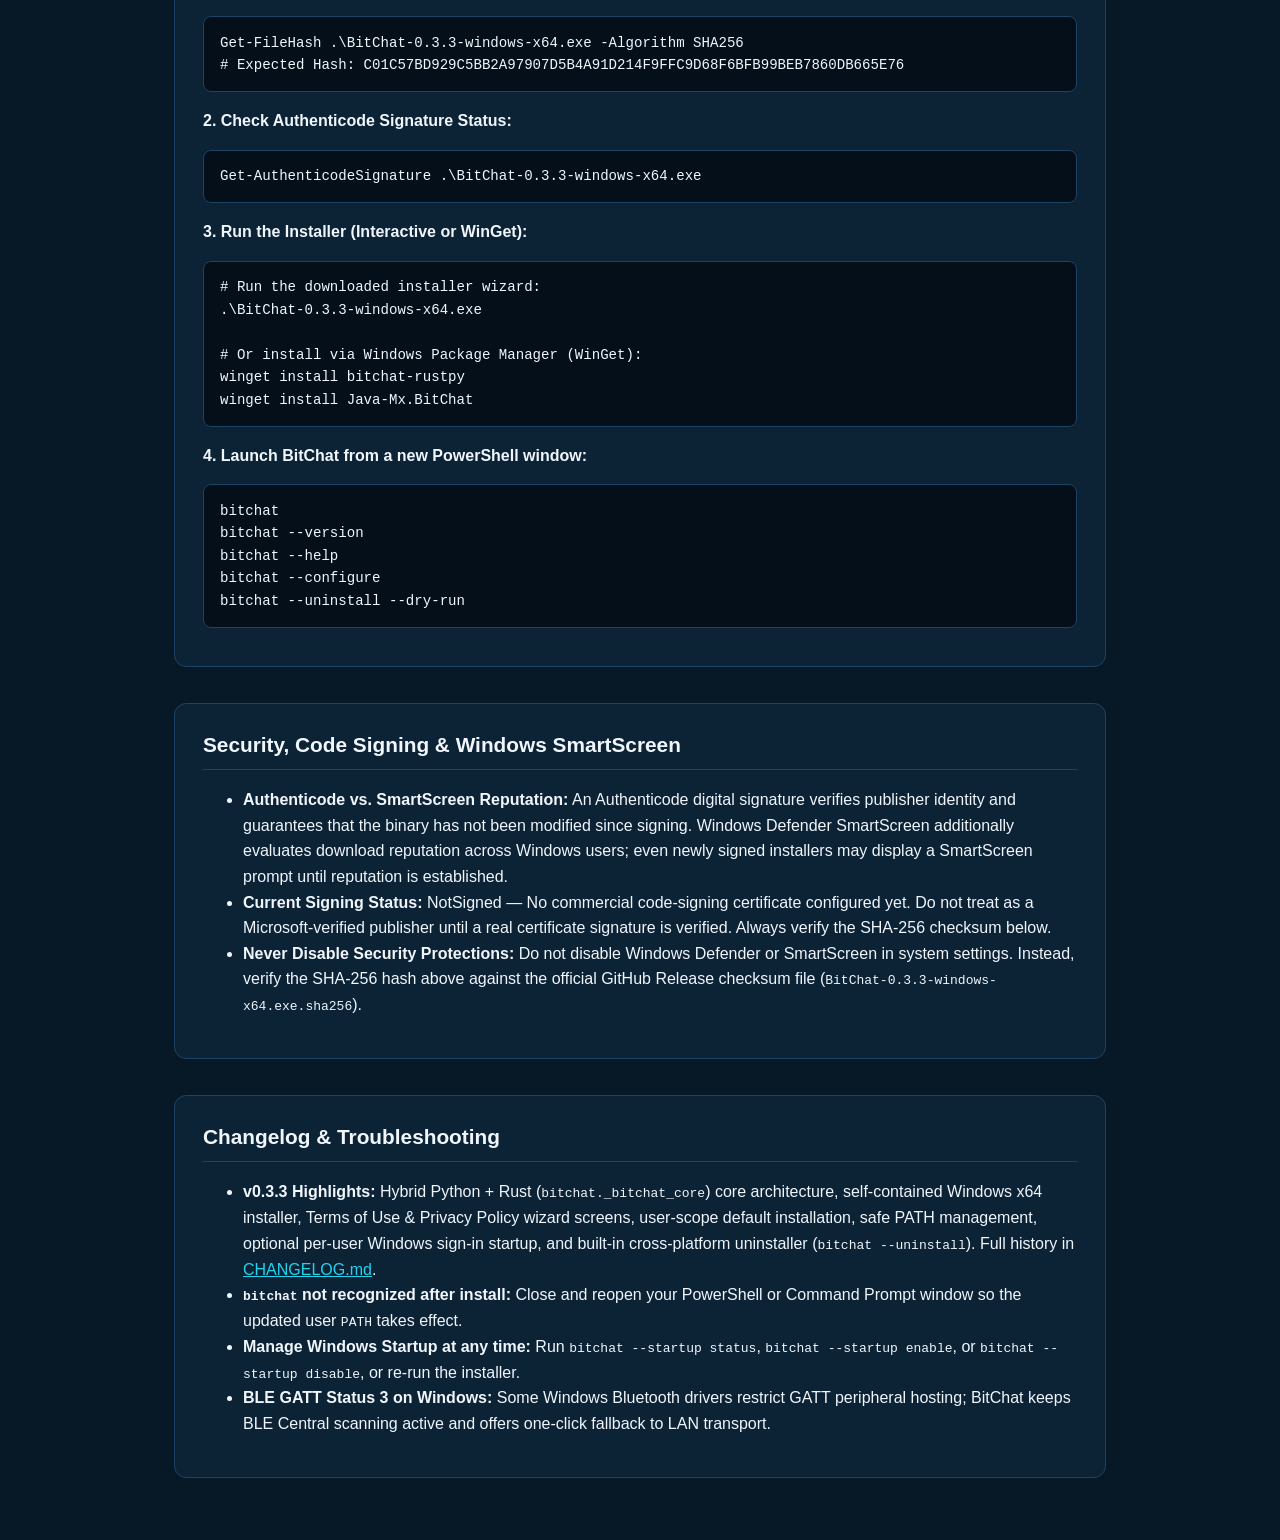
==== commit e87685c5: "feat(protocol): integrate authoritative Rust Noise XX, NativeProtocolEngine, and release v0.3.3" ====
--- a/docs/download/index.html
+++ b/docs/download/index.html
@@ -3,7 +3,7 @@
 <head>
   <meta charset="utf-8" />
   <meta name="viewport" content="width=device-width, initial-scale=1.0" />
-  <title>Download BitChat 0.3.2 for Windows (x64) — Java-Mx</title>
+  <title>Download BitChat 0.3.3 for Windows (x64) — Java-Mx</title>
   <link rel="icon" type="image/svg+xml" href="assets/Bitchat-Icon-Framed.svg" />
   <link rel="alternate icon" type="image/x-icon" href="assets/bitchat.ico" />
   <style>
@@ -224,7 +224,7 @@
       <div class="meta-grid">
         <div class="meta-item">
           <div class="meta-label">Version</div>
-          <div class="meta-value">0.3.2</div>
+          <div class="meta-value">0.3.3</div>
         </div>
         <div class="meta-item">
           <div class="meta-label">Publisher</div>
@@ -236,7 +236,7 @@
         </div>
         <div class="meta-item">
           <div class="meta-label">Installer Size</div>
-          <div class="meta-value">17.62 MB (18,479,490 bytes)</div>
+          <div class="meta-value">18.65 MB (19,552,212 bytes)</div>
         </div>
         <div class="meta-item">
           <div class="meta-label">Release Date</div>
@@ -249,8 +249,8 @@
       </div>
 
       <div class="checksum-box">
-        <strong>Official Installer Filename:</strong> BitChat-0.3.2-windows-x64.exe<br />
-        <strong>SHA-256 Checksum:</strong> 61FB2A5E882CF6CF8D59AA6916C174CBD12C5C4DA4077A98880FC860908410B4<br />
+        <strong>Official Installer Filename:</strong> BitChat-0.3.3-windows-x64.exe<br />
+        <strong>SHA-256 Checksum:</strong> C01C57BD929C5BB2A97907D5B4A91D214F9FFC9D68F6BFB99BEB7860DB665E76<br />
         <strong>Signature Details:</strong> NotSigned — No commercial code-signing certificate configured yet. Do not treat as a Microsoft-verified publisher until a real certificate signature is verified. Always verify the SHA-256 checksum below.
       </div>
 
@@ -278,8 +278,8 @@
       </div>
 
       <div>
-        <a id="download-btn" class="btn-primary" href="https://github.com/Java-Mx/bitchat-rustpy/releases/download/v0.3.2/BitChat-0.3.2-windows-x64.exe">
-          Download BitChat-0.3.2-windows-x64.exe (18.52 MB (19,422,494 bytes))
+        <a id="download-btn" class="btn-primary" href="https://github.com/Java-Mx/bitchat-rustpy/releases/download/v0.3.3/BitChat-0.3.3-windows-x64.exe">
+          Download BitChat-0.3.3-windows-x64.exe (18.65 MB (19,552,212 bytes))
         </a>
         <p class="legal-note">
           Official source: <a href="https://github.com/Java-Mx/bitchat-rustpy/releases">GitHub Releases (Java-Mx/bitchat-rustpy)</a>
@@ -301,13 +301,13 @@
     <section>
       <h2>Installation &amp; Verification Instructions</h2>
       <p><strong>1. Verify the SHA-256 Checksum in PowerShell:</strong></p>
-      <pre>Get-FileHash .\BitChat-0.3.2-windows-x64.exe -Algorithm SHA256
-# Expected Hash: 61FB2A5E882CF6CF8D59AA6916C174CBD12C5C4DA4077A98880FC860908410B4</pre>
+      <pre>Get-FileHash .\BitChat-0.3.3-windows-x64.exe -Algorithm SHA256
+# Expected Hash: C01C57BD929C5BB2A97907D5B4A91D214F9FFC9D68F6BFB99BEB7860DB665E76</pre>
       <p><strong>2. Check Authenticode Signature Status:</strong></p>
-      <pre>Get-AuthenticodeSignature .\BitChat-0.3.2-windows-x64.exe</pre>
+      <pre>Get-AuthenticodeSignature .\BitChat-0.3.3-windows-x64.exe</pre>
       <p><strong>3. Run the Installer (Interactive or WinGet):</strong></p>
       <pre># Run the downloaded installer wizard:
-.\BitChat-0.3.2-windows-x64.exe
+.\BitChat-0.3.3-windows-x64.exe
 
 # Or install via Windows Package Manager (WinGet):
 winget install bitchat-rustpy
@@ -325,14 +325,14 @@
       <ul>
         <li><strong>Authenticode vs. SmartScreen Reputation:</strong> An Authenticode digital signature verifies publisher identity and guarantees that the binary has not been modified since signing. Windows Defender SmartScreen additionally evaluates download reputation across Windows users; even newly signed installers may display a SmartScreen prompt until reputation is established.</li>
         <li><strong>Current Signing Status:</strong> NotSigned — No commercial code-signing certificate configured yet. Do not treat as a Microsoft-verified publisher until a real certificate signature is verified. Always verify the SHA-256 checksum below.</li>
-        <li><strong>Never Disable Security Protections:</strong> Do not disable Windows Defender or SmartScreen in system settings. Instead, verify the SHA-256 hash above against the official GitHub Release checksum file (<code>BitChat-0.3.2-windows-x64.exe.sha256</code>).</li>
+        <li><strong>Never Disable Security Protections:</strong> Do not disable Windows Defender or SmartScreen in system settings. Instead, verify the SHA-256 hash above against the official GitHub Release checksum file (<code>BitChat-0.3.3-windows-x64.exe.sha256</code>).</li>
       </ul>
     </section>
 
     <section>
       <h2>Changelog &amp; Troubleshooting</h2>
       <ul>
-        <li><strong>v0.3.2 Highlights:</strong> Hybrid Python + Rust (<code>bitchat._bitchat_core</code>) core architecture, self-contained Windows x64 installer, Terms of Use &amp; Privacy Policy wizard screens, user-scope default installation, safe PATH management, optional per-user Windows sign-in startup, and built-in cross-platform uninstaller (<code>bitchat --uninstall</code>). Full history in <a href="https://github.com/Java-Mx/bitchat-rustpy/blob/main/CHANGELOG.md">CHANGELOG.md</a>.</li>
+        <li><strong>v0.3.3 Highlights:</strong> Hybrid Python + Rust (<code>bitchat._bitchat_core</code>) core architecture, self-contained Windows x64 installer, Terms of Use &amp; Privacy Policy wizard screens, user-scope default installation, safe PATH management, optional per-user Windows sign-in startup, and built-in cross-platform uninstaller (<code>bitchat --uninstall</code>). Full history in <a href="https://github.com/Java-Mx/bitchat-rustpy/blob/main/CHANGELOG.md">CHANGELOG.md</a>.</li>
         <li><strong><code>bitchat</code> not recognized after install:</strong> Close and reopen your PowerShell or Command Prompt window so the updated user <code>PATH</code> takes effect.</li>
         <li><strong>Manage Windows Startup at any time:</strong> Run <code>bitchat --startup status</code>, <code>bitchat --startup enable</code>, or <code>bitchat --startup disable</code>, or re-run the installer.</li>
         <li><strong>BLE GATT Status 3 on Windows:</strong> Some Windows Bluetooth drivers restrict GATT peripheral hosting; BitChat keeps BLE Central scanning active and offers one-click fallback to LAN transport.</li>
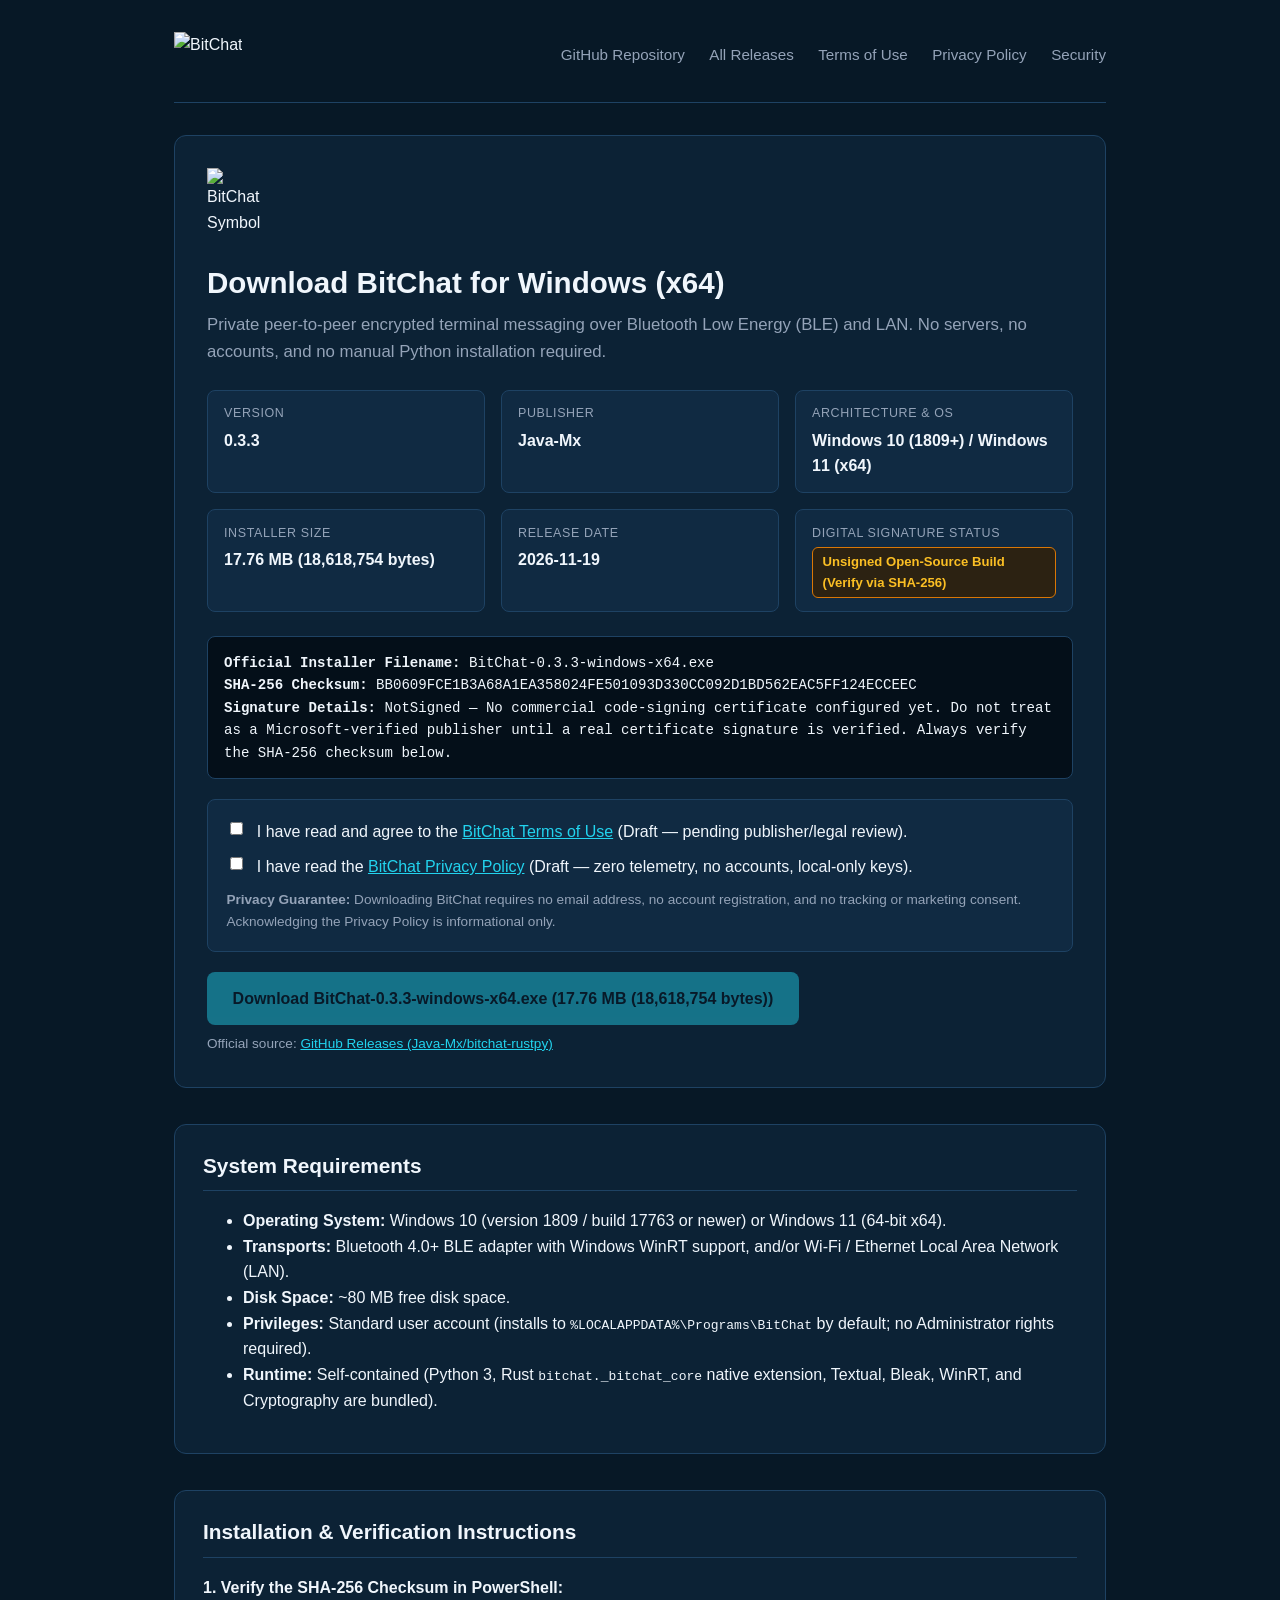
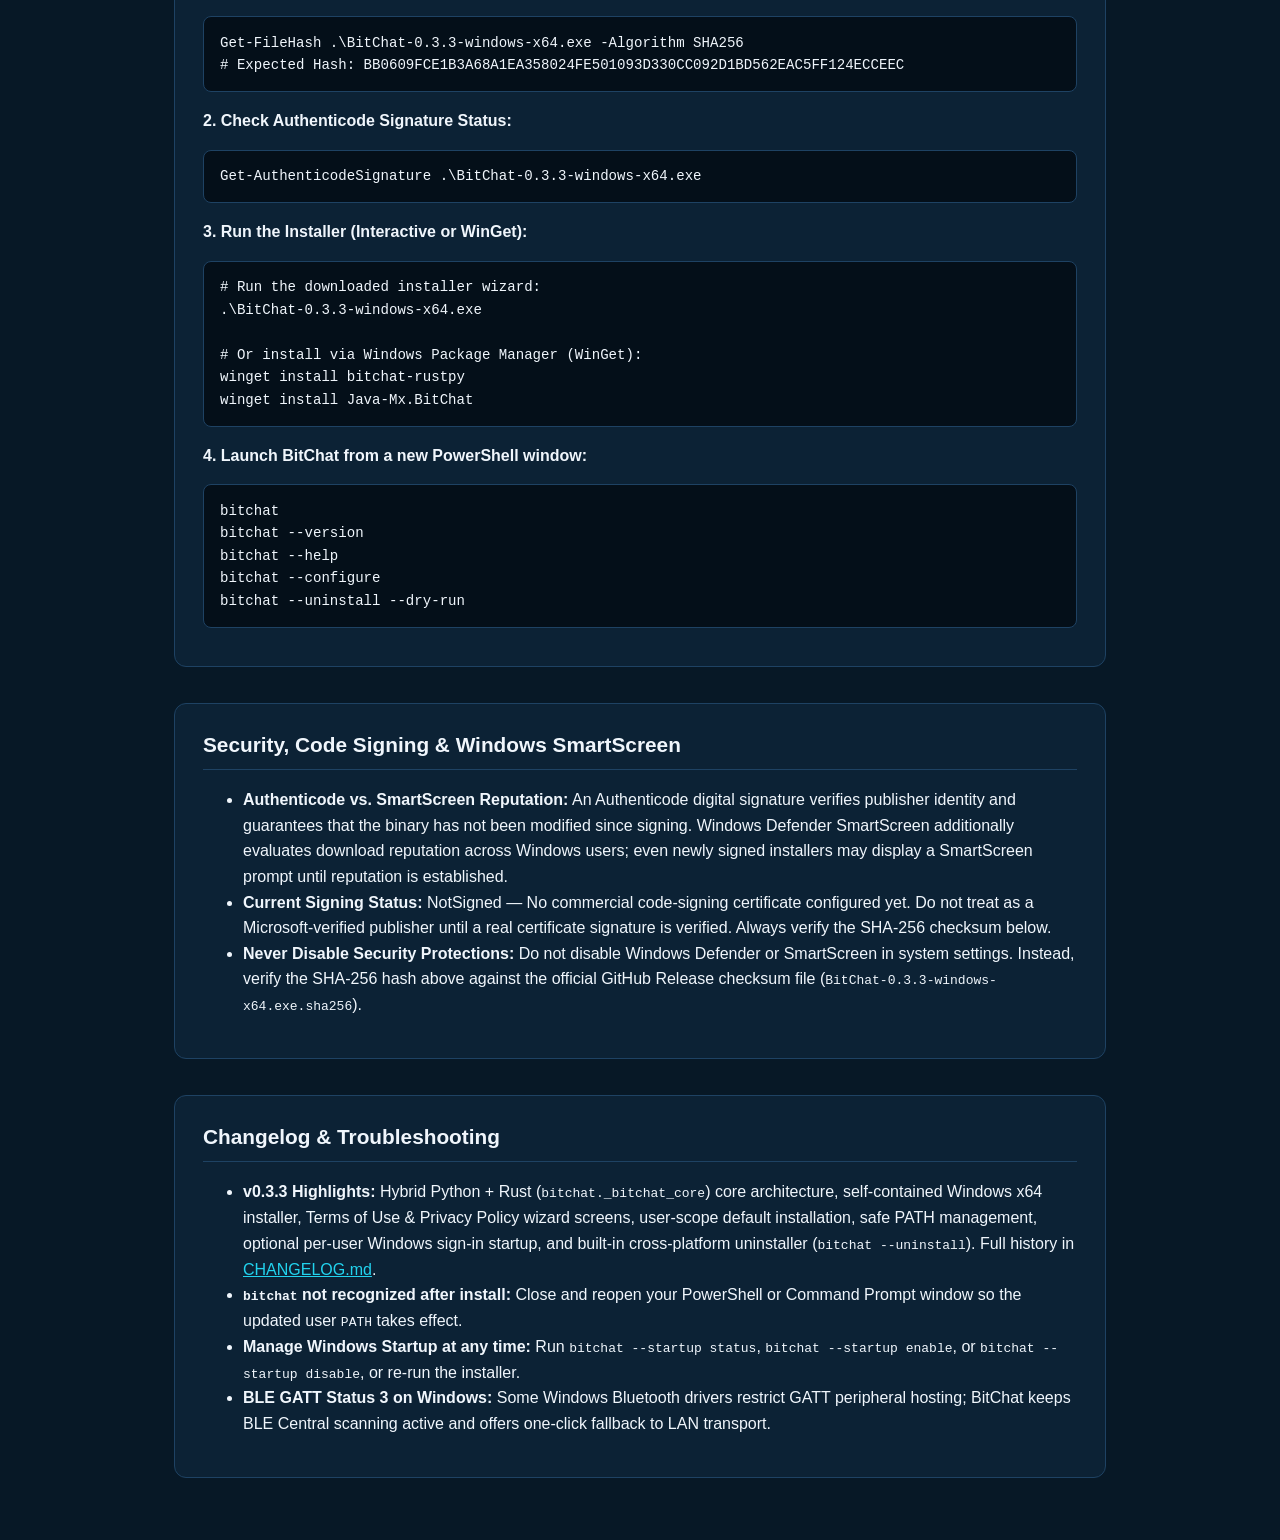
==== commit 57fdb3ff: "docs(release): synchronize verified v0.3.3 release hashes across manifests, download portal, and web" ====
--- a/docs/download/index.html
+++ b/docs/download/index.html
@@ -236,7 +236,7 @@
         </div>
         <div class="meta-item">
           <div class="meta-label">Installer Size</div>
-          <div class="meta-value">18.65 MB (19,552,212 bytes)</div>
+          <div class="meta-value">17.76 MB (18,618,754 bytes)</div>
         </div>
         <div class="meta-item">
           <div class="meta-label">Release Date</div>
@@ -250,7 +250,7 @@
 
       <div class="checksum-box">
         <strong>Official Installer Filename:</strong> BitChat-0.3.3-windows-x64.exe<br />
-        <strong>SHA-256 Checksum:</strong> C01C57BD929C5BB2A97907D5B4A91D214F9FFC9D68F6BFB99BEB7860DB665E76<br />
+        <strong>SHA-256 Checksum:</strong> BB0609FCE1B3A68A1EA358024FE501093D330CC092D1BD562EAC5FF124ECCEEC<br />
         <strong>Signature Details:</strong> NotSigned — No commercial code-signing certificate configured yet. Do not treat as a Microsoft-verified publisher until a real certificate signature is verified. Always verify the SHA-256 checksum below.
       </div>
 
@@ -279,7 +279,7 @@
 
       <div>
         <a id="download-btn" class="btn-primary" href="https://github.com/Java-Mx/bitchat-rustpy/releases/download/v0.3.3/BitChat-0.3.3-windows-x64.exe">
-          Download BitChat-0.3.3-windows-x64.exe (18.65 MB (19,552,212 bytes))
+          Download BitChat-0.3.3-windows-x64.exe (17.76 MB (18,618,754 bytes))
         </a>
         <p class="legal-note">
           Official source: <a href="https://github.com/Java-Mx/bitchat-rustpy/releases">GitHub Releases (Java-Mx/bitchat-rustpy)</a>
@@ -302,7 +302,7 @@
       <h2>Installation &amp; Verification Instructions</h2>
       <p><strong>1. Verify the SHA-256 Checksum in PowerShell:</strong></p>
       <pre>Get-FileHash .\BitChat-0.3.3-windows-x64.exe -Algorithm SHA256
-# Expected Hash: C01C57BD929C5BB2A97907D5B4A91D214F9FFC9D68F6BFB99BEB7860DB665E76</pre>
+# Expected Hash: BB0609FCE1B3A68A1EA358024FE501093D330CC092D1BD562EAC5FF124ECCEEC</pre>
       <p><strong>2. Check Authenticode Signature Status:</strong></p>
       <pre>Get-AuthenticodeSignature .\BitChat-0.3.3-windows-x64.exe</pre>
       <p><strong>3. Run the Installer (Interactive or WinGet):</strong></p>
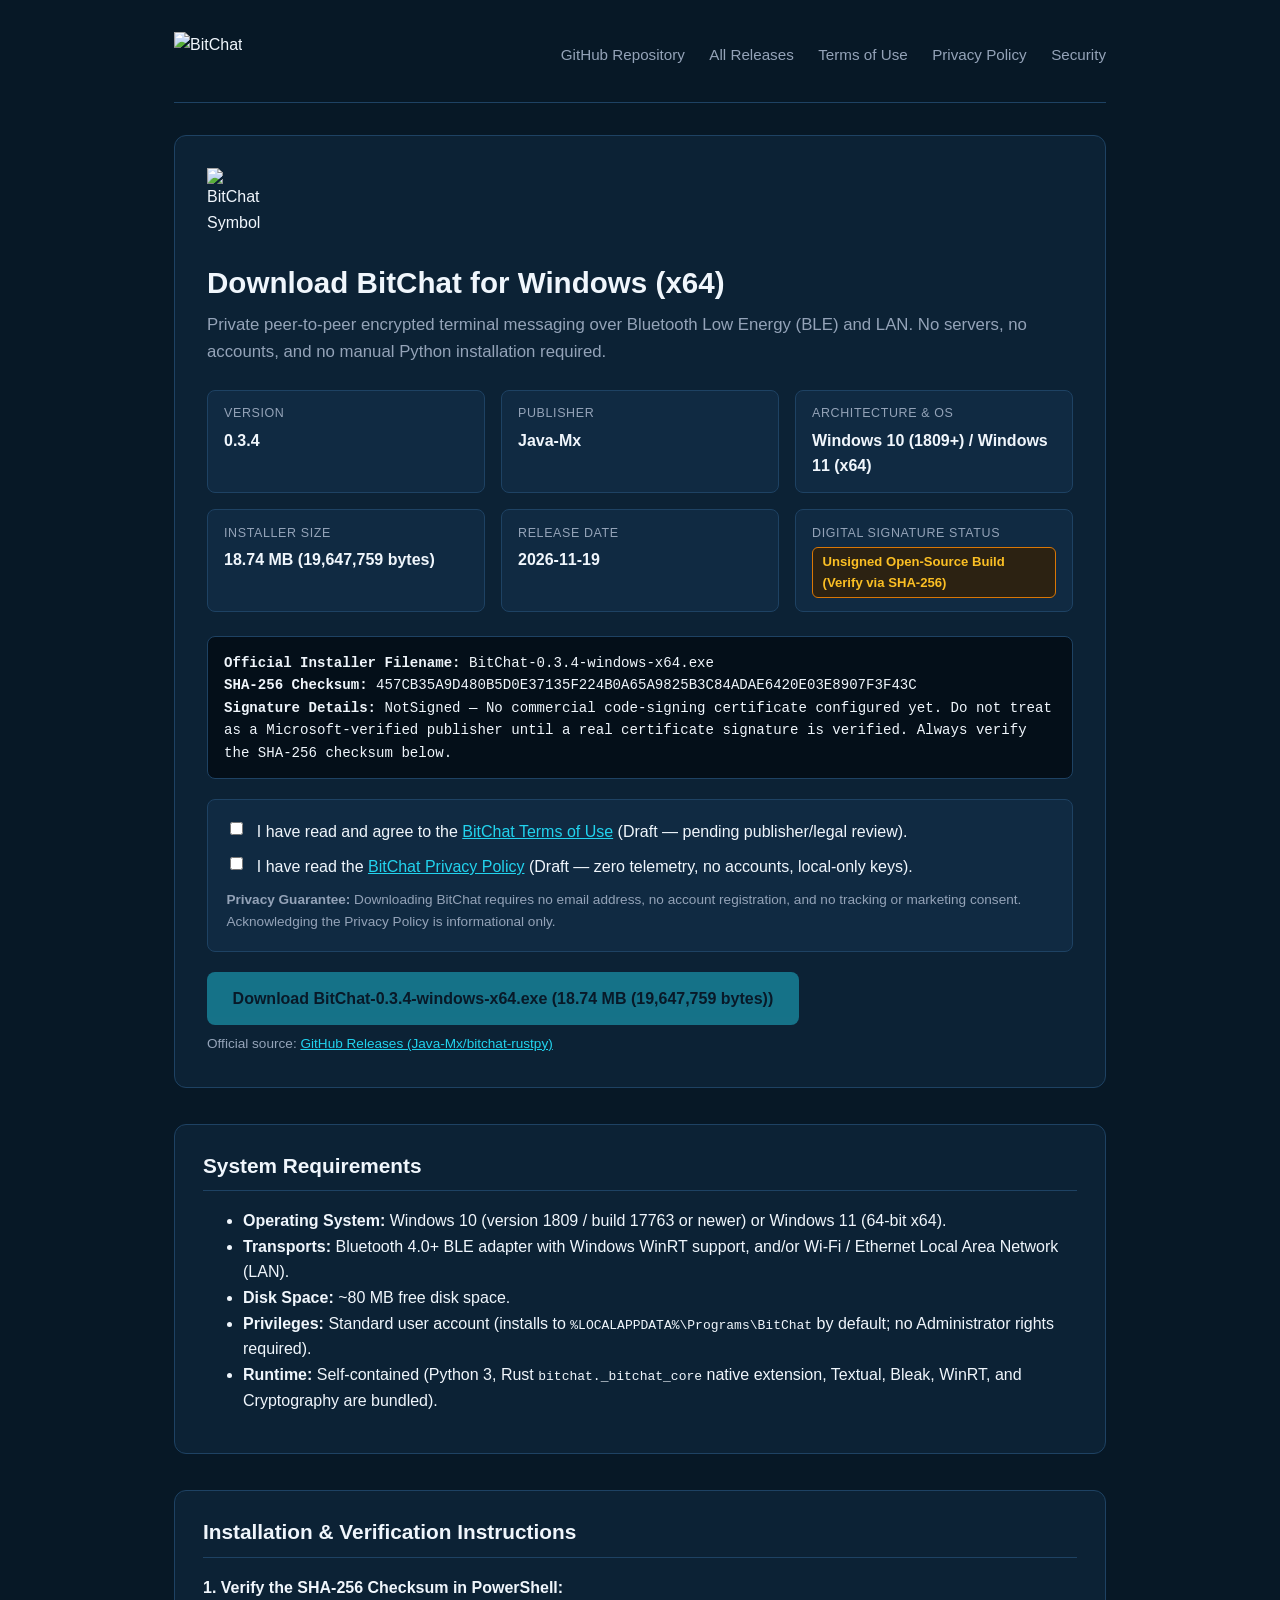
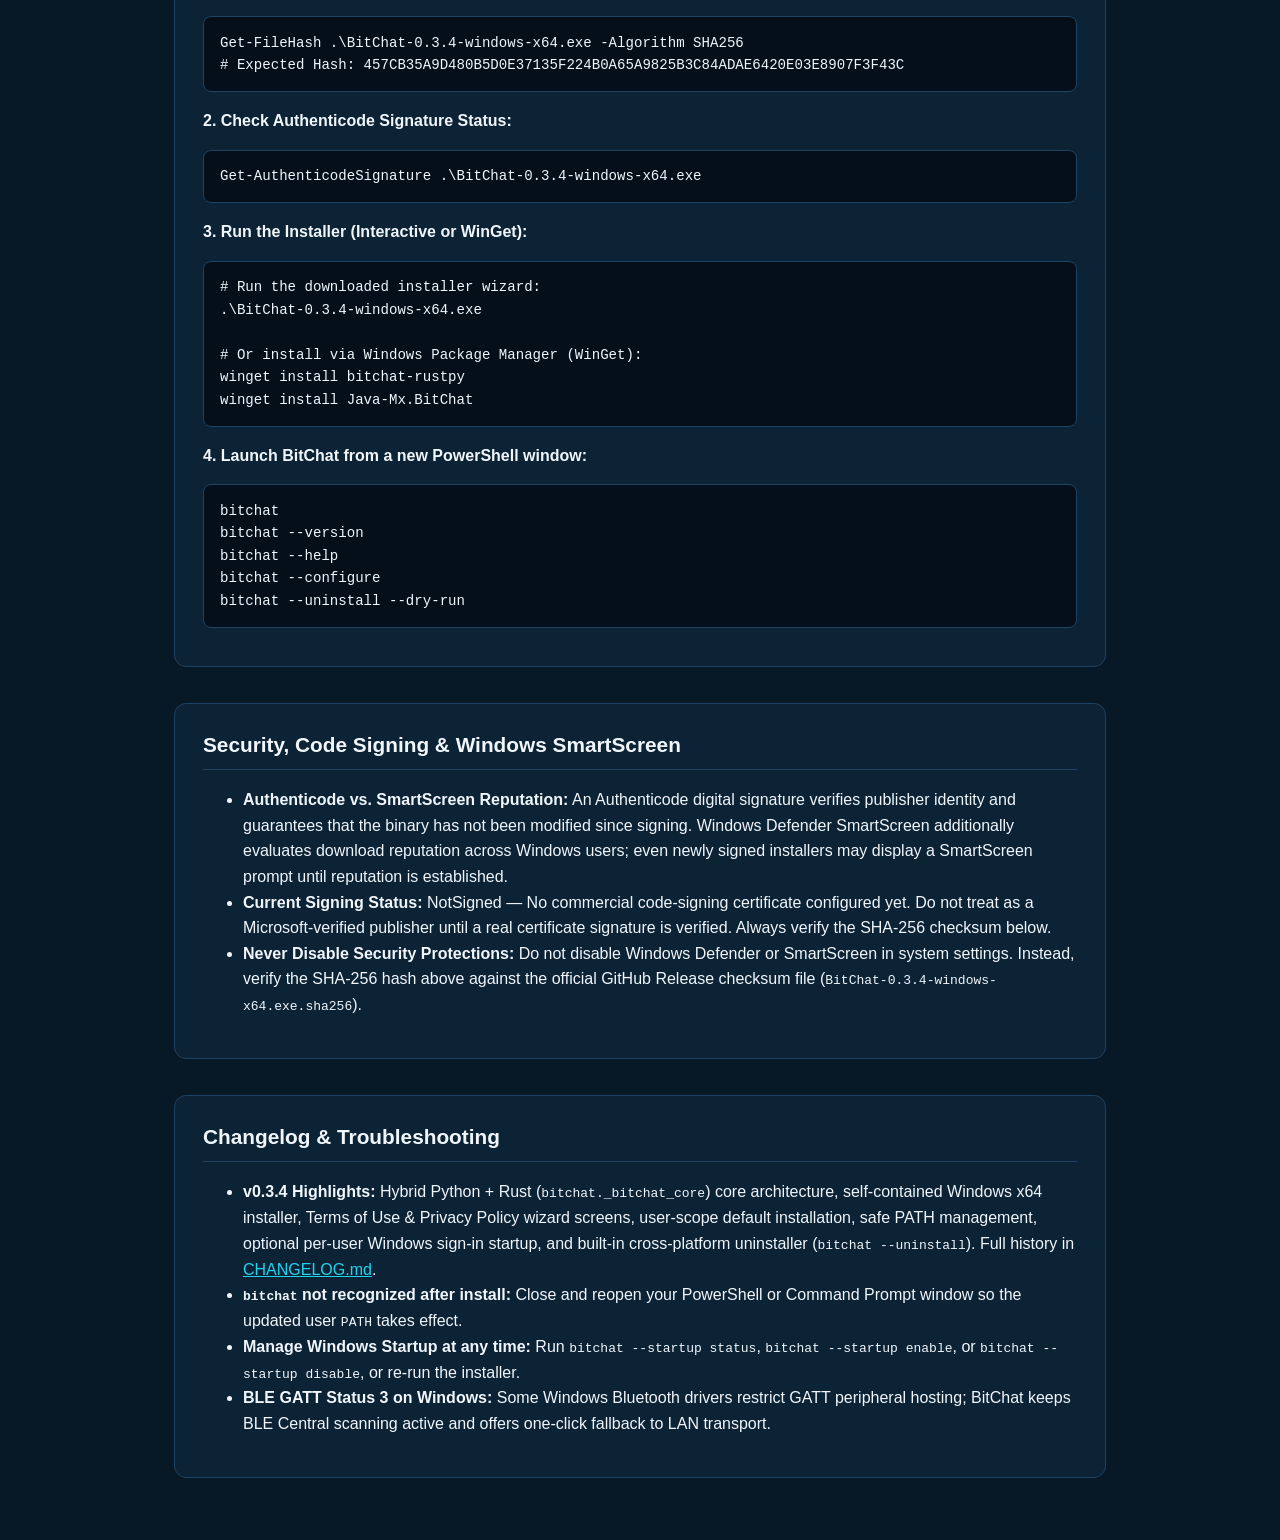
==== commit e2cd4214: "chore(release): synchronize version metadata, packaging, docs and website for v0.3.4" ====
--- a/docs/download/index.html
+++ b/docs/download/index.html
@@ -3,7 +3,7 @@
 <head>
   <meta charset="utf-8" />
   <meta name="viewport" content="width=device-width, initial-scale=1.0" />
-  <title>Download BitChat 0.3.3 for Windows (x64) — Java-Mx</title>
+  <title>Download BitChat 0.3.4 for Windows (x64) — Java-Mx</title>
   <link rel="icon" type="image/svg+xml" href="assets/Bitchat-Icon-Framed.svg" />
   <link rel="alternate icon" type="image/x-icon" href="assets/bitchat.ico" />
   <style>
@@ -224,7 +224,7 @@
       <div class="meta-grid">
         <div class="meta-item">
           <div class="meta-label">Version</div>
-          <div class="meta-value">0.3.3</div>
+          <div class="meta-value">0.3.4</div>
         </div>
         <div class="meta-item">
           <div class="meta-label">Publisher</div>
@@ -236,7 +236,7 @@
         </div>
         <div class="meta-item">
           <div class="meta-label">Installer Size</div>
-          <div class="meta-value">17.76 MB (18,618,754 bytes)</div>
+          <div class="meta-value">18.74 MB (19,647,759 bytes)</div>
         </div>
         <div class="meta-item">
           <div class="meta-label">Release Date</div>
@@ -249,8 +249,8 @@
       </div>
 
       <div class="checksum-box">
-        <strong>Official Installer Filename:</strong> BitChat-0.3.3-windows-x64.exe<br />
-        <strong>SHA-256 Checksum:</strong> BB0609FCE1B3A68A1EA358024FE501093D330CC092D1BD562EAC5FF124ECCEEC<br />
+        <strong>Official Installer Filename:</strong> BitChat-0.3.4-windows-x64.exe<br />
+        <strong>SHA-256 Checksum:</strong> 457CB35A9D480B5D0E37135F224B0A65A9825B3C84ADAE6420E03E8907F3F43C<br />
         <strong>Signature Details:</strong> NotSigned — No commercial code-signing certificate configured yet. Do not treat as a Microsoft-verified publisher until a real certificate signature is verified. Always verify the SHA-256 checksum below.
       </div>
 
@@ -278,8 +278,8 @@
       </div>
 
       <div>
-        <a id="download-btn" class="btn-primary" href="https://github.com/Java-Mx/bitchat-rustpy/releases/download/v0.3.3/BitChat-0.3.3-windows-x64.exe">
-          Download BitChat-0.3.3-windows-x64.exe (17.76 MB (18,618,754 bytes))
+        <a id="download-btn" class="btn-primary" href="https://github.com/Java-Mx/bitchat-rustpy/releases/download/v0.3.4/BitChat-0.3.4-windows-x64.exe">
+          Download BitChat-0.3.4-windows-x64.exe (18.74 MB (19,647,759 bytes))
         </a>
         <p class="legal-note">
           Official source: <a href="https://github.com/Java-Mx/bitchat-rustpy/releases">GitHub Releases (Java-Mx/bitchat-rustpy)</a>
@@ -301,13 +301,13 @@
     <section>
       <h2>Installation &amp; Verification Instructions</h2>
       <p><strong>1. Verify the SHA-256 Checksum in PowerShell:</strong></p>
-      <pre>Get-FileHash .\BitChat-0.3.3-windows-x64.exe -Algorithm SHA256
-# Expected Hash: BB0609FCE1B3A68A1EA358024FE501093D330CC092D1BD562EAC5FF124ECCEEC</pre>
+      <pre>Get-FileHash .\BitChat-0.3.4-windows-x64.exe -Algorithm SHA256
+# Expected Hash: 457CB35A9D480B5D0E37135F224B0A65A9825B3C84ADAE6420E03E8907F3F43C</pre>
       <p><strong>2. Check Authenticode Signature Status:</strong></p>
-      <pre>Get-AuthenticodeSignature .\BitChat-0.3.3-windows-x64.exe</pre>
+      <pre>Get-AuthenticodeSignature .\BitChat-0.3.4-windows-x64.exe</pre>
       <p><strong>3. Run the Installer (Interactive or WinGet):</strong></p>
       <pre># Run the downloaded installer wizard:
-.\BitChat-0.3.3-windows-x64.exe
+.\BitChat-0.3.4-windows-x64.exe
 
 # Or install via Windows Package Manager (WinGet):
 winget install bitchat-rustpy
@@ -325,14 +325,14 @@
       <ul>
         <li><strong>Authenticode vs. SmartScreen Reputation:</strong> An Authenticode digital signature verifies publisher identity and guarantees that the binary has not been modified since signing. Windows Defender SmartScreen additionally evaluates download reputation across Windows users; even newly signed installers may display a SmartScreen prompt until reputation is established.</li>
         <li><strong>Current Signing Status:</strong> NotSigned — No commercial code-signing certificate configured yet. Do not treat as a Microsoft-verified publisher until a real certificate signature is verified. Always verify the SHA-256 checksum below.</li>
-        <li><strong>Never Disable Security Protections:</strong> Do not disable Windows Defender or SmartScreen in system settings. Instead, verify the SHA-256 hash above against the official GitHub Release checksum file (<code>BitChat-0.3.3-windows-x64.exe.sha256</code>).</li>
+        <li><strong>Never Disable Security Protections:</strong> Do not disable Windows Defender or SmartScreen in system settings. Instead, verify the SHA-256 hash above against the official GitHub Release checksum file (<code>BitChat-0.3.4-windows-x64.exe.sha256</code>).</li>
       </ul>
     </section>
 
     <section>
       <h2>Changelog &amp; Troubleshooting</h2>
       <ul>
-        <li><strong>v0.3.3 Highlights:</strong> Hybrid Python + Rust (<code>bitchat._bitchat_core</code>) core architecture, self-contained Windows x64 installer, Terms of Use &amp; Privacy Policy wizard screens, user-scope default installation, safe PATH management, optional per-user Windows sign-in startup, and built-in cross-platform uninstaller (<code>bitchat --uninstall</code>). Full history in <a href="https://github.com/Java-Mx/bitchat-rustpy/blob/main/CHANGELOG.md">CHANGELOG.md</a>.</li>
+        <li><strong>v0.3.4 Highlights:</strong> Hybrid Python + Rust (<code>bitchat._bitchat_core</code>) core architecture, self-contained Windows x64 installer, Terms of Use &amp; Privacy Policy wizard screens, user-scope default installation, safe PATH management, optional per-user Windows sign-in startup, and built-in cross-platform uninstaller (<code>bitchat --uninstall</code>). Full history in <a href="https://github.com/Java-Mx/bitchat-rustpy/blob/main/CHANGELOG.md">CHANGELOG.md</a>.</li>
         <li><strong><code>bitchat</code> not recognized after install:</strong> Close and reopen your PowerShell or Command Prompt window so the updated user <code>PATH</code> takes effect.</li>
         <li><strong>Manage Windows Startup at any time:</strong> Run <code>bitchat --startup status</code>, <code>bitchat --startup enable</code>, or <code>bitchat --startup disable</code>, or re-run the installer.</li>
         <li><strong>BLE GATT Status 3 on Windows:</strong> Some Windows Bluetooth drivers restrict GATT peripheral hosting; BitChat keeps BLE Central scanning active and offers one-click fallback to LAN transport.</li>
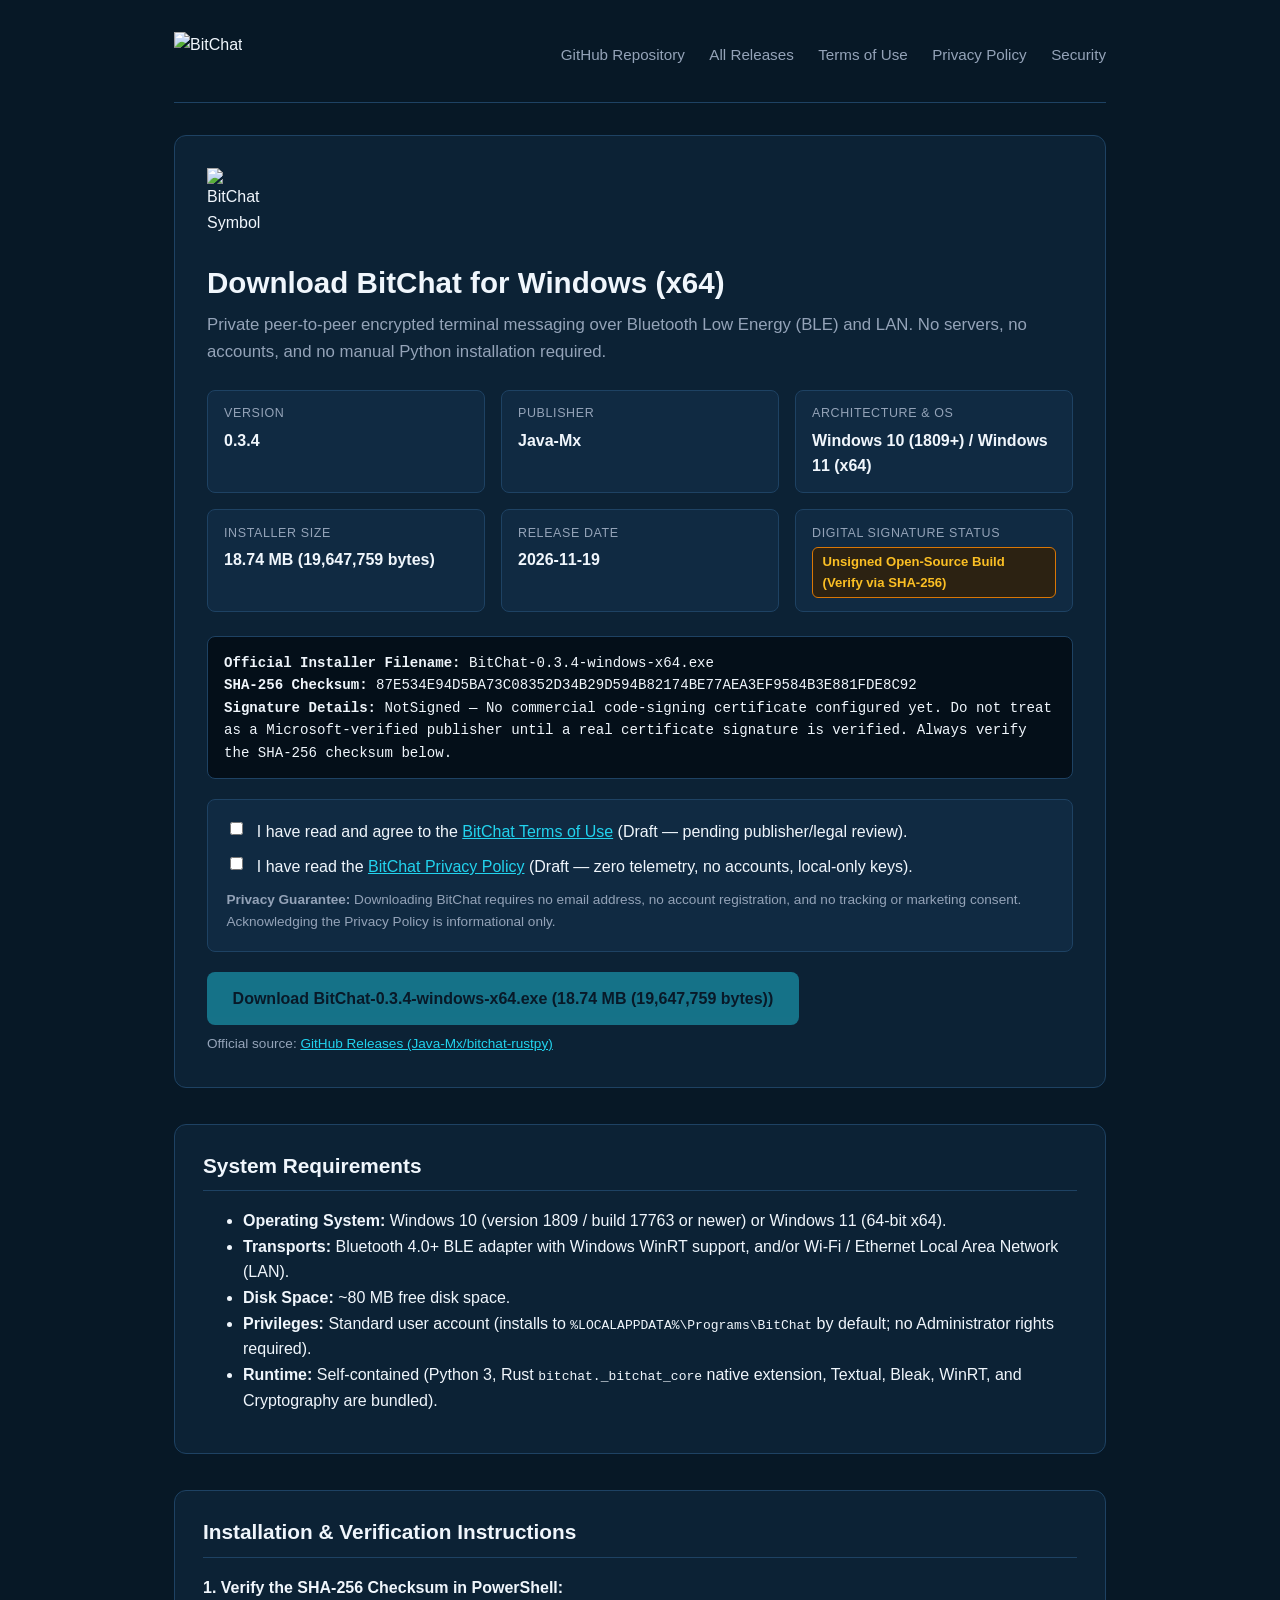
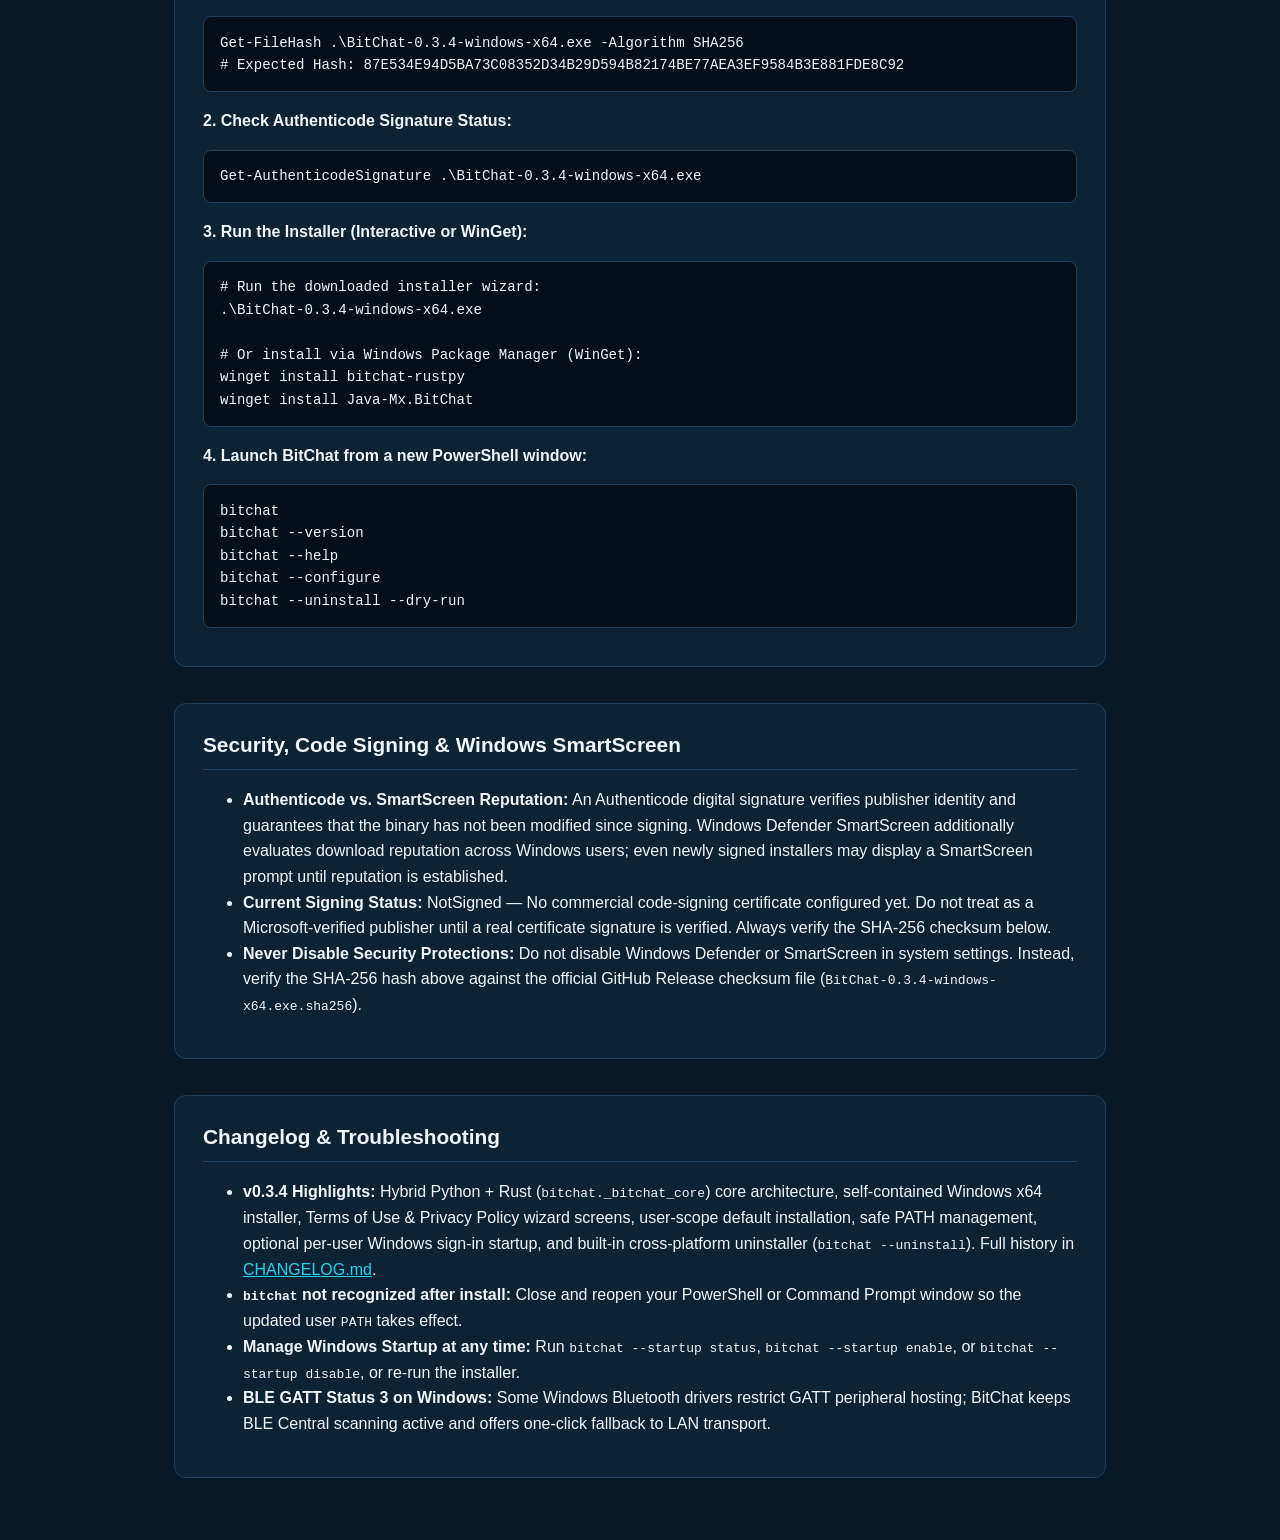
==== commit 0936bd1e: "chore(release): sync canonical v0.3.4 release SHA-256 checksums and sizes" ====
--- a/docs/download/index.html
+++ b/docs/download/index.html
@@ -250,7 +250,7 @@
 
       <div class="checksum-box">
         <strong>Official Installer Filename:</strong> BitChat-0.3.4-windows-x64.exe<br />
-        <strong>SHA-256 Checksum:</strong> 457CB35A9D480B5D0E37135F224B0A65A9825B3C84ADAE6420E03E8907F3F43C<br />
+        <strong>SHA-256 Checksum:</strong> 87E534E94D5BA73C08352D34B29D594B82174BE77AEA3EF9584B3E881FDE8C92<br />
         <strong>Signature Details:</strong> NotSigned — No commercial code-signing certificate configured yet. Do not treat as a Microsoft-verified publisher until a real certificate signature is verified. Always verify the SHA-256 checksum below.
       </div>
 
@@ -302,7 +302,7 @@
       <h2>Installation &amp; Verification Instructions</h2>
       <p><strong>1. Verify the SHA-256 Checksum in PowerShell:</strong></p>
       <pre>Get-FileHash .\BitChat-0.3.4-windows-x64.exe -Algorithm SHA256
-# Expected Hash: 457CB35A9D480B5D0E37135F224B0A65A9825B3C84ADAE6420E03E8907F3F43C</pre>
+# Expected Hash: 87E534E94D5BA73C08352D34B29D594B82174BE77AEA3EF9584B3E881FDE8C92</pre>
       <p><strong>2. Check Authenticode Signature Status:</strong></p>
       <pre>Get-AuthenticodeSignature .\BitChat-0.3.4-windows-x64.exe</pre>
       <p><strong>3. Run the Installer (Interactive or WinGet):</strong></p>
